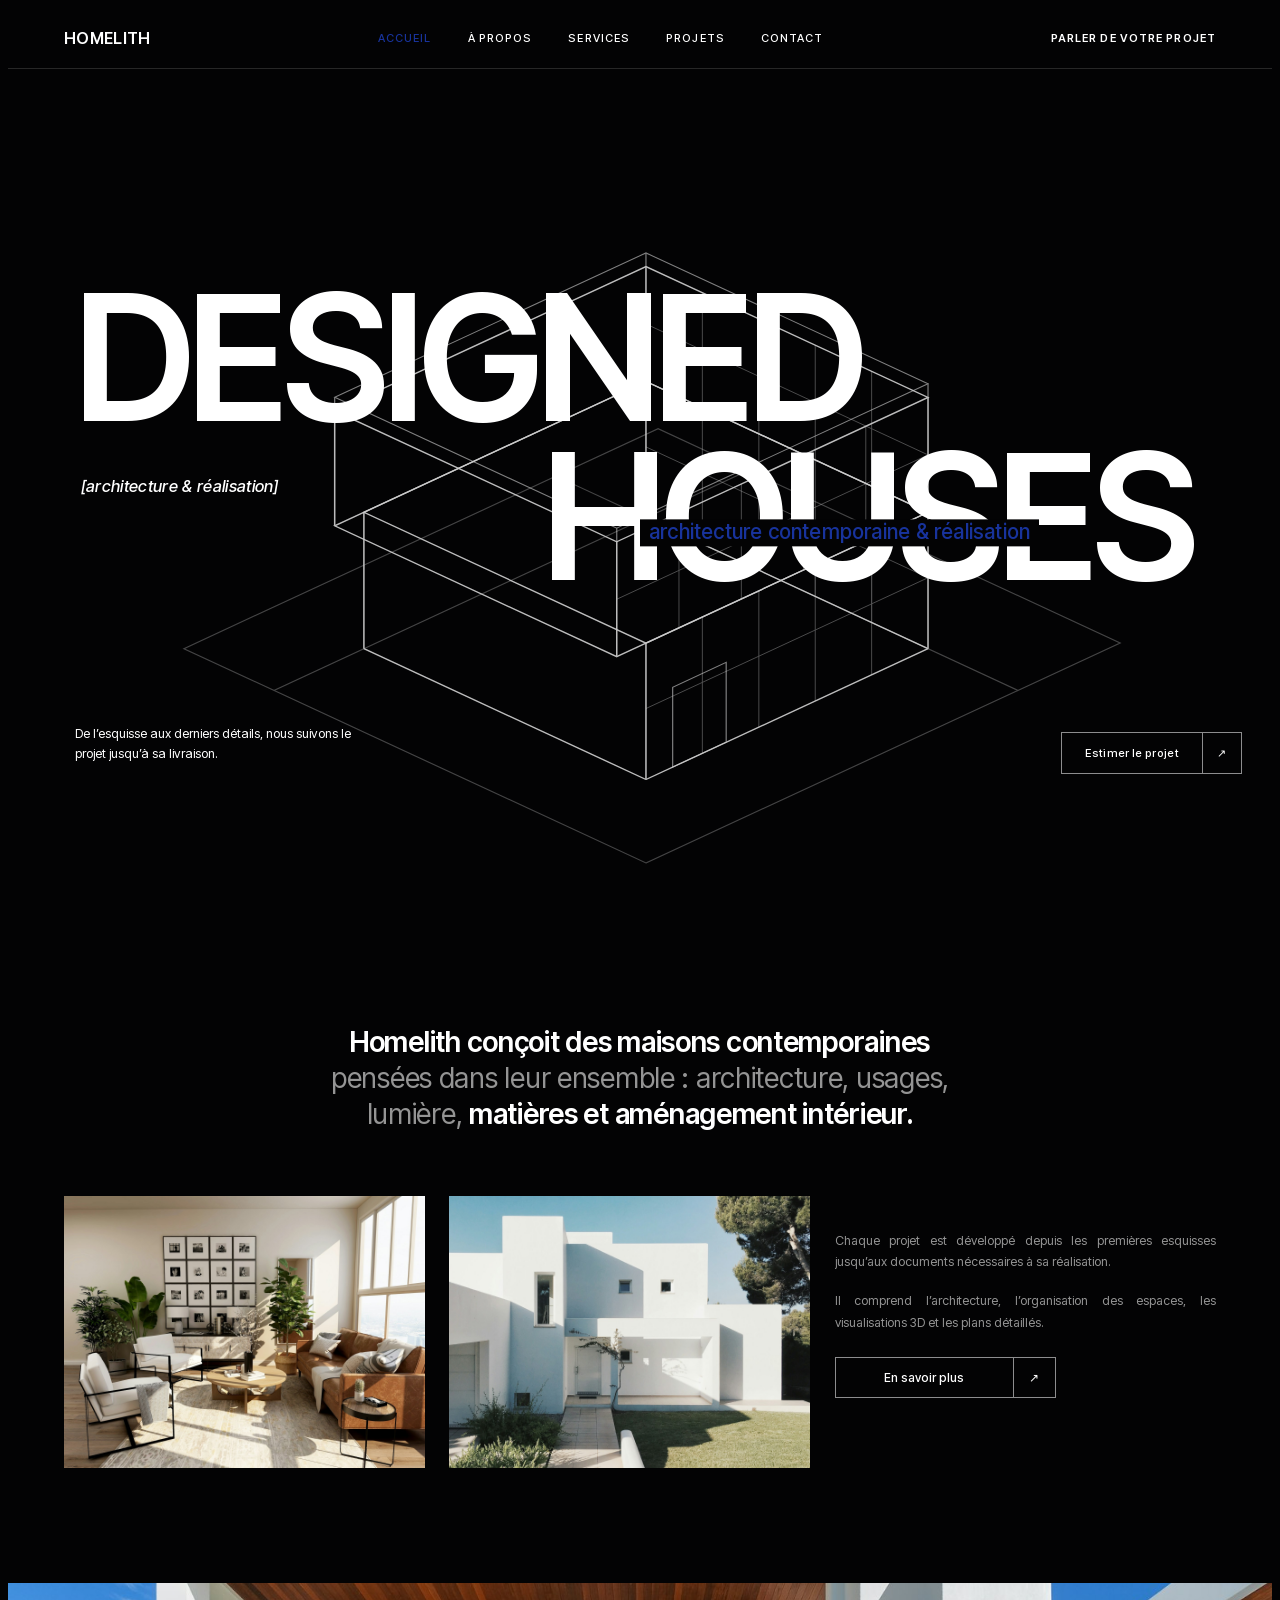
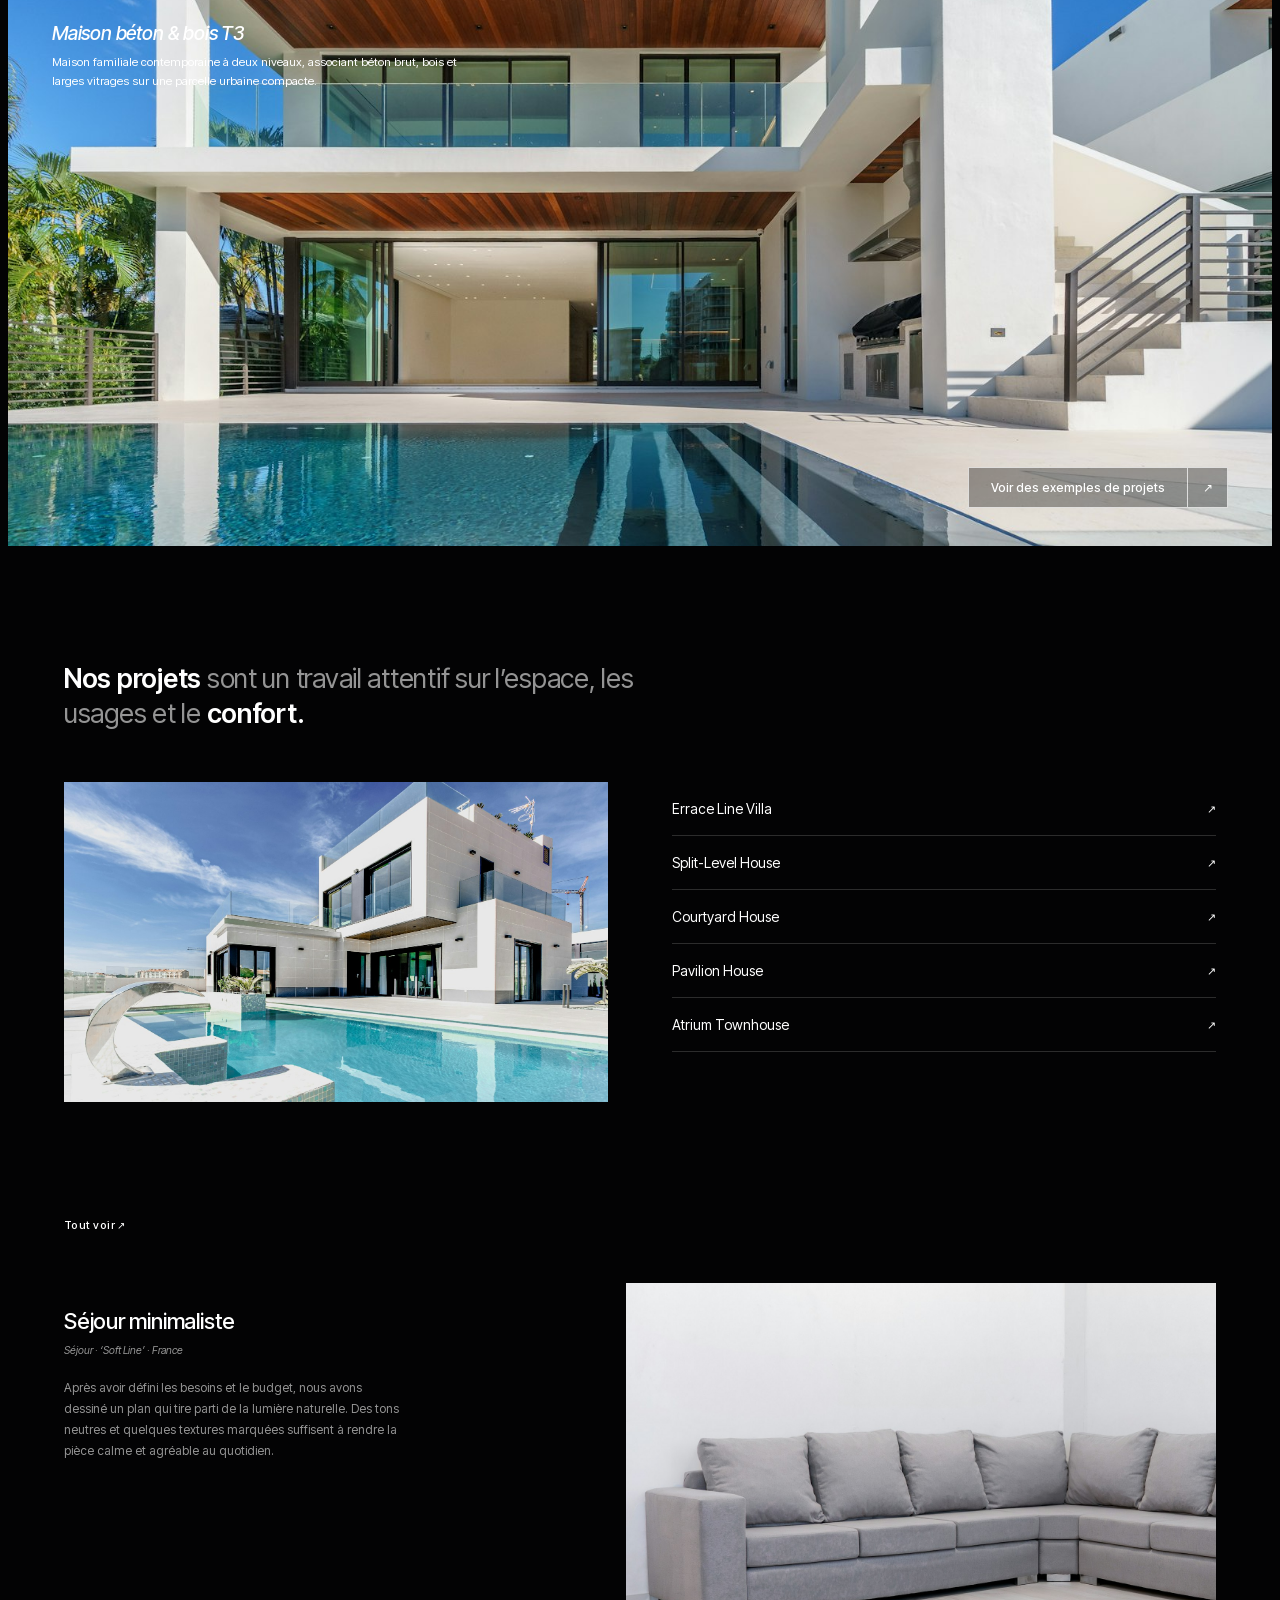
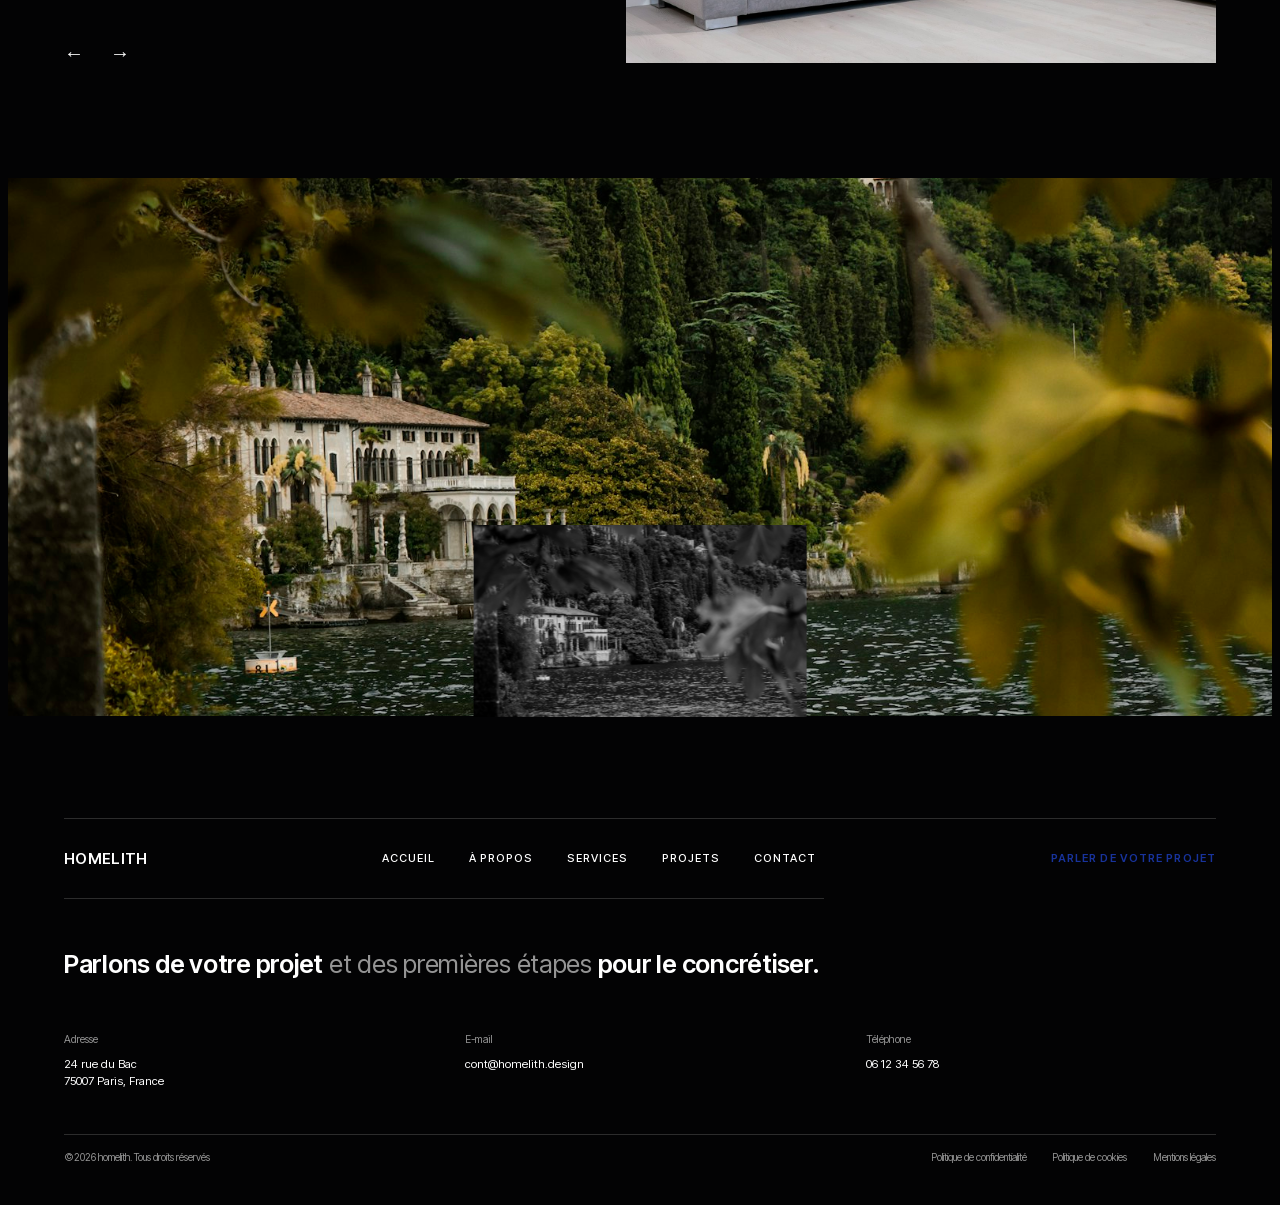
==== index.html @ 672fe9d5 "Site HOMELITH — version finale francisée (studio Paris) Site statique multi-pages (index/about/servi" ====
<!DOCTYPE html>
<html lang="en">
<head>
<meta charset="utf-8">
<meta name="viewport" content="width=device-width, initial-scale=1">
<title>Homelith — Designed Houses</title>
<meta name="description" content="Homelith, studio d’architecture et de design intérieur basé à Paris, dédié à l’habitat contemporain.">
<link rel="icon" href="data:image/svg+xml,%3Csvg xmlns='http://www.w3.org/2000/svg' viewBox='0 0 32 32'%3E%3Crect width='32' height='32' fill='%23030304'/%3E%3Ctext x='16' y='22' font-family='Arial,sans-serif' font-size='18' font-weight='700' fill='%23fff' text-anchor='middle'%3EH%3C/text%3E%3C/svg%3E">
<link rel="preload" href="assets/css/styles.css?v=1d74d351" as="style">
<link rel="stylesheet" href="assets/css/styles.css?v=1d74d351">
</head>
<body data-page="home">
<header class="site-header">
  <div class="wrap bar">
    <a class="brand" href="index.html">HOMELITH</a>
    <nav class="nav">
      <a href="index.html">ACCUEIL</a>
      <a href="about.html">À PROPOS</a>
      <a href="services.html">SERVICES</a>
      <a href="projects.html">PROJETS</a>
      <a href="contact.html">CONTACT</a>
    </nav>
    <a class="header-cta" href="contact.html">PARLER DE VOTRE PROJET</a>
    <button class="burger" aria-label="Menu" onclick="toggleMenu()"><span></span><span></span></button>
  </div>
  <div class="mobile-menu" id="mobileMenu">
    <a href="index.html">ACCUEIL</a>
    <a href="about.html">À PROPOS</a>
    <a href="services.html">SERVICES</a>
    <a href="projects.html">PROJETS</a>
    <a href="contact.html">CONTACT</a>
    <a href="contact.html" style="color:#18339C;font-weight:600">PARLER DE VOTRE PROJET</a>
  </div>
</header>
<main>
<section class="hero" style="position:relative;width:min(1460px,95vw);margin:0 auto;container-type:inline-size;aspect-ratio:1460/1008;min-height:460px"><div class="hero-wire" style="position:absolute;left:50%;top:14%;transform:translateX(-50%) scaleY(.86);width:100%;opacity:.8;pointer-events:none;z-index:0"><svg viewBox="40 60 1020 650" style="display:block;width:100%;height:auto">
<g fill="none" stroke="#FFFFFF" stroke-width="1.1" opacity=".32">
<path d="M555.0,666.4 L952.8,451.9 L565.2,242.9 L167.4,457.4 Z"></path>
<path d="M242.9,498.1 L640.7,283.6"></path>
<path d="M867.1,498.1 L479.5,289.1"></path></g>
<g fill="none" stroke="#FFFFFF" stroke-width="1.3" opacity=".92"><path d="M555.0,585.0 L555.0,452.0"></path><path d="M791.6,457.4 L791.6,324.4"></path><path d="M555.0,329.8 L555.0,196.8"></path><path d="M318.4,457.4 L318.4,324.4"></path><path d="M555.0,452.0 L791.6,324.4 L555.0,196.8 L318.4,324.4 Z"></path><path d="M555.0,585.0 L791.6,457.4"></path><path d="M791.6,457.4 L555.0,329.8"></path><path d="M555.0,585.0 L318.4,457.4"></path></g>
<g fill="none" stroke="#FFFFFF" stroke-width="1.3" opacity=".92"><path d="M530.5,465.2 L530.5,353.1"></path><path d="M791.6,324.4 L791.6,212.3"></path><path d="M555.0,196.8 L555.0,84.7"></path><path d="M293.9,337.6 L293.9,225.5"></path><path d="M530.5,353.1 L791.6,212.3 L555.0,84.7 L293.9,225.5 Z"></path><path d="M530.5,465.2 L791.6,324.4 L555.0,196.8 L293.9,337.6 Z"></path></g>
<g fill="none" stroke="#FFFFFF" stroke-width="1" opacity=".62"><path d="M530.5,339.8 L791.6,199.0 L555.0,71.4 L293.9,212.2 Z"></path><path d="M530.5,353.1 L530.5,339.8"></path><path d="M791.6,212.3 L791.6,199.0"></path><path d="M555.0,84.7 L555.0,71.4"></path><path d="M293.9,225.5 L293.9,212.2"></path></g>
<g fill="none" stroke="#FFFFFF" stroke-width=".8" opacity=".4"><path d="M602.3,559.5 L602.3,426.5"></path><path d="M649.7,534.0 L649.7,401.0"></path><path d="M697.0,508.4 L697.0,375.4"></path><path d="M744.3,482.9 L744.3,349.9"></path><path d="M744.3,431.9 L744.3,298.9"></path><path d="M697.0,406.4 L697.0,273.4"></path><path d="M649.7,380.8 L649.7,247.8"></path><path d="M602.3,355.3 L602.3,222.3"></path><path d="M555.0,515.8 L791.6,388.2"></path><path d="M791.6,388.2 L555.0,260.6"></path></g>
<g fill="none" stroke="#FFFFFF" stroke-width=".8" opacity=".4"><path d="M582.7,437.0 L582.7,324.9"></path><path d="M635.0,408.9 L635.0,296.8"></path><path d="M687.2,380.7 L687.2,268.6"></path><path d="M739.4,352.6 L739.4,240.5"></path><path d="M744.3,298.9 L744.3,186.8"></path><path d="M697.0,273.4 L697.0,161.3"></path><path d="M649.7,247.8 L649.7,135.7"></path><path d="M602.3,222.3 L602.3,110.2"></path><path d="M530.5,409.2 L791.6,268.4"></path><path d="M791.6,268.4 L555.0,140.7"></path></g>
<g fill="none" stroke="#FFFFFF" stroke-width="1" opacity=".62"><path d="M577.4,572.9 L622.3,548.7 L622.3,470.8 L577.4,495.0 Z"></path></g>
</svg></div><div class="hero-designed" style="position:absolute;left:3.5%;top:25%;z-index:2;font-weight:600;font-size:14.4cqw;line-height:.9;letter-spacing:-.035em">DESIGNED</div><div class="hero-tag" style="position:absolute;left:4%;top:48.5%;z-index:2;font-style:italic;font-weight:500;font-size:1.35cqw;letter-spacing:.02em">[architecture &amp; réalisation]</div><div class="hero-houses" style="position:absolute;left:42%;top:44%;z-index:2;font-weight:600;font-size:14.4cqw;line-height:.9;letter-spacing:-.035em">HOUSES<span class="hero-blue" style="position:absolute;left:15%;top:60%;transform:translateY(-50%);color:#18339C;font-size:1.7cqw;font-weight:500;letter-spacing:.01em;line-height:1;background:#030304;padding:.16em .42em;white-space:nowrap;z-index:10">architecture contemporaine &amp; réalisation</span></div><div class="hero-desc" style="position:absolute;left:3.5%;top:78%;z-index:2;font-size:1.05cqw;line-height:1.55;max-width:24%">De l’esquisse aux derniers détails, nous suivons le projet jusqu’à sa livraison.</div><a class="hero-btn" href="contact.html" style="position:absolute;right:0.5%;top:79%;z-index:2;display:inline-flex;cursor:pointer;color:#fff"><span style="border:1px solid rgba(255,255,255,.55);padding:1.05cqw 1.9cqw;font-size:.92cqw;font-weight:500;letter-spacing:.03em">Estimer le projet</span><span style="border:1px solid rgba(255,255,255,.55);border-left:0;width:3.2cqw;display:flex;align-items:center;justify-content:center;font-size:.92cqw">↗</span></a></section>

<section style="width:min(1200px,90vw);margin:0 auto;padding:clamp(50px,9vw,120px) 0 0">

<div style="max-width:640px;margin:0 auto;text-align:center;font-size:clamp(19px,2.2vw,30px);line-height:1.28;letter-spacing:-.01em"><span style="font-weight:600">Homelith conçoit des maisons contemporaines</span> <span style="color:#949494;font-weight:400">pensées dans leur ensemble : architecture, usages, lumière,</span> <span style="font-weight:600">matières et aménagement intérieur.</span></div>
<div style="display:flex;gap:clamp(14px,2vw,24px);align-items:flex-start;margin-top:clamp(34px,5vw,66px);flex-wrap:wrap">
<div style="flex:1 1 240px;min-width:200px;height:clamp(200px,22vw,272px);position:relative;overflow:hidden"><img class="ph" src="assets/images/hm-about-1.jpg" alt="interior — living room" loading="lazy"></div>
<div style="flex:1 1 240px;min-width:200px;height:clamp(200px,22vw,272px);position:relative;overflow:hidden"><img class="ph" src="assets/images/hm-about-2.jpg" alt="white house exterior" loading="lazy"></div>
<div style="flex:1 1 260px;min-width:220px;display:flex;flex-direction:column;gap:18px;padding-top:clamp(0px,3vw,34px)">
<div style="font-size:12.5px;line-height:1.7;color:#949494;text-align:justify">Chaque projet est développé depuis les premières esquisses jusqu’aux documents nécessaires à sa réalisation.</div>
<div style="font-size:12.5px;line-height:1.7;color:#949494;text-align:justify">Il comprend l’architecture, l’organisation des espaces, les visualisations 3D et les plans détaillés.</div>
<div onclick="location.href='about.html'" style="display:inline-flex;cursor:pointer;margin-top:6px">
<div style="border:1px solid rgba(255,255,255,.55);padding:12px 0;width:clamp(140px,14vw,190px);text-align:center;font-size:12px;font-weight:500">En savoir plus</div>
<div style="border:1px solid rgba(255,255,255,.55);border-left:0;width:42px;display:flex;align-items:center;justify-content:center;font-size:12px">↗</div>
</div>
</div>
</div>
</section>

<section style="margin-top:clamp(50px,9vw,120px);position:relative">
<div style="position:relative;width:100%;height:clamp(320px,44vw,600px);overflow:hidden"><img class="ph" src="assets/images/hm-banner.jpg" alt="white villa with infinity pool, blue sky" loading="lazy"></div>
<div style="position:absolute;top:0;left:0;right:0;bottom:0;pointer-events:none;padding:clamp(20px,3vw,40px) min(5vw,44px);display:flex;flex-direction:column;justify-content:space-between">
<div>
<div style="font-style:italic;font-weight:500;font-size:clamp(14px,1.5vw,20px);letter-spacing:-.01em">Maison béton &amp; bois T3</div>
<div style="font-size:11.5px;line-height:1.6;max-width:420px;margin-top:8px">Maison familiale contemporaine à deux niveaux, associant béton brut, bois et larges vitrages sur une parcelle urbaine compacte.</div>
</div>
<div style="display:flex;justify-content:flex-end">
<div onclick="location.href='projects.html'" style="display:inline-flex;cursor:pointer;pointer-events:auto;background:rgba(3,3,4,.35)">
<div style="border:1px solid rgba(255,255,255,.7);padding:12px 22px;font-size:12px;font-weight:500">Voir des exemples de projets</div>
<div style="border:1px solid rgba(255,255,255,.7);border-left:0;width:40px;display:flex;align-items:center;justify-content:center;font-size:12px">↗</div>
</div>
</div>
</div>
</section>

<section style="width:min(1200px,90vw);margin:0 auto;padding:clamp(50px,9vw,120px) 0 0">

<div style="max-width:600px;font-size:clamp(18px,2.1vw,28px);line-height:1.3;letter-spacing:-.01em"><span style="font-weight:600">Nos projets</span> <span style="color:#949494">sont un travail attentif sur l’espace, les usages et le</span> <span style="font-weight:600">confort.</span></div>
<div style="display:flex;gap:clamp(24px,5vw,80px);align-items:flex-start;margin-top:clamp(30px,4vw,54px);flex-wrap:wrap">
<div style="flex:1 1 320px;min-width:260px;height:clamp(220px,26vw,320px);position:relative;overflow:hidden"><img class="ph" src="assets/images/hm-pop.jpg" alt="villa with long pool" loading="lazy"></div>
<div style="flex:1 1 320px;min-width:260px">
<div onclick="location.href='project.html'" style="display:flex;justify-content:space-between;align-items:center;gap:16px;padding:18px 0;border-bottom:1px solid rgba(255,255,255,.16);font-size:14px;cursor:pointer">Errace Line Villa<span style="font-size:11px">↗</span></div>
<div onclick="location.href='project.html'" style="display:flex;justify-content:space-between;align-items:center;gap:16px;padding:18px 0;border-bottom:1px solid rgba(255,255,255,.16);font-size:14px;cursor:pointer">Split-Level House<span style="font-size:11px">↗</span></div>
<div onclick="location.href='project.html'" style="display:flex;justify-content:space-between;align-items:center;gap:16px;padding:18px 0;border-bottom:1px solid rgba(255,255,255,.16);font-size:14px;cursor:pointer">Courtyard House<span style="font-size:11px">↗</span></div>
<div onclick="location.href='project.html'" style="display:flex;justify-content:space-between;align-items:center;gap:16px;padding:18px 0;border-bottom:1px solid rgba(255,255,255,.16);font-size:14px;cursor:pointer">Pavilion House<span style="font-size:11px">↗</span></div>
<div onclick="location.href='project.html'" style="display:flex;justify-content:space-between;align-items:center;gap:16px;padding:18px 0;border-bottom:1px solid rgba(255,255,255,.16);font-size:14px;cursor:pointer">Atrium Townhouse<span style="font-size:11px">↗</span></div>
</div>
</div>
</section>

<section style="width:min(1200px,90vw);margin:0 auto;padding:clamp(50px,9vw,120px) 0 0">
<div style="display:flex;justify-content:space-between;align-items:baseline;gap:20px">

<div onclick="location.href='projects.html'" style="font-size:11px;font-weight:500;letter-spacing:.04em;cursor:pointer">Tout voir <span style="font-size:10px">↗</span></div>
</div>
<div style="display:flex;gap:clamp(24px,4vw,60px);align-items:stretch;margin-top:clamp(30px,4vw,58px);flex-wrap:wrap">
<div style="flex:1 1 300px;min-width:250px;display:flex;flex-direction:column;justify-content:space-between;gap:26px;padding-top:clamp(0px,2vw,26px)">
<div>
<div class="fit-slide is-active" data-slide="0">
<div>
<div style="font-size:clamp(16px,1.7vw,22px);font-weight:500;letter-spacing:-.01em">Séjour minimaliste</div>
<div style="font-size:10.5px;font-style:italic;color:#949494;margin-top:10px">Séjour · ‘Soft Line’ · France</div>
<div style="font-size:12px;line-height:1.75;color:#949494;margin-top:20px;max-width:340px">Après avoir défini les besoins et le budget, nous avons dessiné un plan qui tire parti de la lumière naturelle. Des tons neutres et quelques textures marquées suffisent à rendre la pièce calme et agréable au quotidien.</div>
</div>
</div>
<div class="fit-slide" data-slide="1">
<div>
<div style="font-size:clamp(16px,1.7vw,22px);font-weight:500;letter-spacing:-.01em">Cuisine voûtée</div>
<div style="font-size:10.5px;font-style:italic;color:#949494;margin-top:10px">Cuisine · ‘Norden’ · France</div>
<div style="font-size:12px;line-height:1.75;color:#949494;margin-top:20px;max-width:340px">Le plan ouvre la cuisine sur la cour et regroupe les rangements derrière un seul mur enduit. Trois matériaux seulement, pour une pièce qui reste calme à toute heure.</div>
</div>
</div>
<div class="fit-slide" data-slide="2">
<div>
<div style="font-size:clamp(16px,1.7vw,22px);font-weight:500;letter-spacing:-.01em">Chambre avec coin lecture</div>
<div style="font-size:10.5px;font-style:italic;color:#949494;margin-top:10px">Chambre · ‘Atrium’ · France</div>
<div style="font-size:12px;line-height:1.75;color:#949494;margin-top:20px;max-width:340px">Une niche peu profonde près de la fenêtre accueille une banquette et des étagères. La menuiserie intégrée dégage le sol et laisse la lumière d’hiver atteindre le fond de la pièce.</div>
</div>
</div>
</div>
<div style="display:flex;gap:26px;font-size:20px">
<div onclick="homeCar(-1)" style="cursor:pointer;line-height:1">←</div>
<div onclick="homeCar(1)" style="cursor:pointer;line-height:1">→</div>
</div>
</div>
<div style="flex:1 1 380px;min-width:280px;height:clamp(240px,30vw,380px);position:relative;overflow:hidden"><img class="ph" src="assets/images/hm-interior.jpg" alt="minimalist grey interior with arches" loading="lazy"></div>
</div>
</section>

<section style="margin-top:clamp(50px,9vw,120px);position:relative">
<div style="position:relative;width:100%;height:clamp(300px,42vw,580px);overflow:hidden"><img class="ph" src="assets/images/hm-hill.jpg" alt="white modernist house on a hill" loading="lazy"></div>
<div style="position:absolute;left:50%;transform:translateX(-50%);bottom:-1px;width:clamp(180px,26vw,340px);height:clamp(110px,15vw,200px);overflow:hidden"><img class="ph bw" src="assets/images/hm-hill-bw.jpg" alt="same house, black & white" loading="lazy"></div>
</section>
</main>
<footer style="width:min(1200px,90vw);margin:clamp(50px,8vw,110px) auto 0;padding-bottom:clamp(20px,3vw,34px)">
<div style="border-top:1px solid rgba(255,255,255,.16);padding:clamp(20px,3vw,30px) 0;display:flex;align-items:center;justify-content:space-between;gap:20px;flex-wrap:wrap">
<div onclick="location.href='index.html'" style="font-weight:600;font-size:15px;letter-spacing:.02em;cursor:pointer">HOMELITH</div>
<nav style="display:flex;gap:clamp(16px,2.6vw,36px);font-size:11px;font-weight:500;letter-spacing:.1em;flex-wrap:wrap">
<div onclick="location.href='index.html'" style="cursor:pointer">ACCUEIL</div>
<div onclick="location.href='about.html'" style="cursor:pointer">À PROPOS</div>
<div onclick="location.href='services.html'" style="cursor:pointer">SERVICES</div>
<div onclick="location.href='projects.html'" style="cursor:pointer">PROJETS</div>
<div onclick="location.href='contact.html'" style="cursor:pointer">CONTACT</div>
</nav>
<div onclick="location.href='contact.html'" style="font-size:11px;font-weight:600;letter-spacing:.1em;color:#18339C;cursor:pointer">PARLER DE VOTRE PROJET</div>
</div>
<div style="border-top:1px solid rgba(255,255,255,.16);padding:clamp(26px,4vw,48px) 0 clamp(30px,4vw,54px);font-size:clamp(16px,2vw,26px);line-height:1.35;letter-spacing:-.01em;max-width:760px"><span style="font-weight:600">Parlons de votre projet</span> <span style="color:#949494">et des premières étapes</span> <span style="font-weight:600">pour le concrétiser.</span></div>
<div style="display:flex;gap:clamp(20px,4vw,60px);flex-wrap:wrap;padding-bottom:clamp(26px,4vw,44px)">
<div style="flex:1 1 200px;min-width:170px">
<div style="font-size:10.5px;color:#949494;margin-bottom:10px">Adresse</div>
<div style="font-size:11.5px;line-height:1.5">24 rue du Bac<br>75007 Paris, France</div>
</div>
<div style="flex:1 1 200px;min-width:170px">
<div style="font-size:10.5px;color:#949494;margin-bottom:10px">E-mail</div>
<div style="font-size:11.5px;line-height:1.5">cont@homelith.design</div>
</div>
<div style="flex:1 1 200px;min-width:170px">
<div style="font-size:10.5px;color:#949494;margin-bottom:10px">Téléphone</div>
<div style="font-size:11.5px;line-height:1.5">06 12 34 56 78</div>
</div>
</div>
<div style="border-top:1px solid rgba(255,255,255,.16);padding-top:16px;display:flex;justify-content:space-between;gap:16px;flex-wrap:wrap;font-size:10px;color:#949494">
<div>©2026 homelith. Tous droits réservés</div>
<div style="display:flex;gap:clamp(14px,2vw,26px)">
<div>Politique de confidentialité</div>
<div>Politique de cookies</div>
<div>Mentions légales</div>
</div>
</div>
</footer>
<script src="assets/js/main.js?v=1d74d351" defer></script>
</body>
</html>
---- assets/css/styles.css ----
@font-face {
  font-family: 'Inter Tight';
  font-style: italic;
  font-weight: 400;
  font-display: swap;
  src: url("../fonts/06019c0d-9b26-4d04-b761-f902d1ddaa3a.woff2") format('woff2');
  unicode-range: U+0460-052F, U+1C80-1C8A, U+20B4, U+2DE0-2DFF, U+A640-A69F, U+FE2E-FE2F;
}
/* cyrillic */
@font-face {
  font-family: 'Inter Tight';
  font-style: italic;
  font-weight: 400;
  font-display: swap;
  src: url("../fonts/a4943705-ee1f-40c4-b0c6-a96378a367a2.woff2") format('woff2');
  unicode-range: U+0301, U+0400-045F, U+0490-0491, U+04B0-04B1, U+2116;
}
/* greek-ext */
@font-face {
  font-family: 'Inter Tight';
  font-style: italic;
  font-weight: 400;
  font-display: swap;
  src: url("../fonts/ac2bfabd-6982-4e6d-97a0-be0786db70fe.woff2") format('woff2');
  unicode-range: U+1F00-1FFF;
}
/* greek */
@font-face {
  font-family: 'Inter Tight';
  font-style: italic;
  font-weight: 400;
  font-display: swap;
  src: url("../fonts/ff351326-7f2c-4c89-90bb-53c91300c908.woff2") format('woff2');
  unicode-range: U+0370-0377, U+037A-037F, U+0384-038A, U+038C, U+038E-03A1, U+03A3-03FF;
}
/* vietnamese */
@font-face {
  font-family: 'Inter Tight';
  font-style: italic;
  font-weight: 400;
  font-display: swap;
  src: url("../fonts/71c9f833-1aa9-4c13-8c57-2075fcbbff94.woff2") format('woff2');
  unicode-range: U+0102-0103, U+0110-0111, U+0128-0129, U+0168-0169, U+01A0-01A1, U+01AF-01B0, U+0300-0301, U+0303-0304, U+0308-0309, U+0323, U+0329, U+1EA0-1EF9, U+20AB;
}
/* latin-ext */
@font-face {
  font-family: 'Inter Tight';
  font-style: italic;
  font-weight: 400;
  font-display: swap;
  src: url("../fonts/3a5c5d88-f42d-4cc6-bcf9-59f2c28704bc.woff2") format('woff2');
  unicode-range: U+0100-02BA, U+02BD-02C5, U+02C7-02CC, U+02CE-02D7, U+02DD-02FF, U+0304, U+0308, U+0329, U+1D00-1DBF, U+1E00-1E9F, U+1EF2-1EFF, U+2020, U+20A0-20AB, U+20AD-20C0, U+2113, U+2C60-2C7F, U+A720-A7FF;
}
/* latin */
@font-face {
  font-family: 'Inter Tight';
  font-style: italic;
  font-weight: 400;
  font-display: swap;
  src: url("../fonts/0e027fd2-0095-4105-9342-52ce3b7681ce.woff2") format('woff2');
  unicode-range: U+0000-00FF, U+0131, U+0152-0153, U+02BB-02BC, U+02C6, U+02DA, U+02DC, U+0304, U+0308, U+0329, U+2000-206F, U+20AC, U+2122, U+2191, U+2193, U+2212, U+2215, U+FEFF, U+FFFD;
}
/* cyrillic-ext */
@font-face {
  font-family: 'Inter Tight';
  font-style: italic;
  font-weight: 500;
  font-display: swap;
  src: url("../fonts/06019c0d-9b26-4d04-b761-f902d1ddaa3a.woff2") format('woff2');
  unicode-range: U+0460-052F, U+1C80-1C8A, U+20B4, U+2DE0-2DFF, U+A640-A69F, U+FE2E-FE2F;
}
/* cyrillic */
@font-face {
  font-family: 'Inter Tight';
  font-style: italic;
  font-weight: 500;
  font-display: swap;
  src: url("../fonts/a4943705-ee1f-40c4-b0c6-a96378a367a2.woff2") format('woff2');
  unicode-range: U+0301, U+0400-045F, U+0490-0491, U+04B0-04B1, U+2116;
}
/* greek-ext */
@font-face {
  font-family: 'Inter Tight';
  font-style: italic;
  font-weight: 500;
  font-display: swap;
  src: url("../fonts/ac2bfabd-6982-4e6d-97a0-be0786db70fe.woff2") format('woff2');
  unicode-range: U+1F00-1FFF;
}
/* greek */
@font-face {
  font-family: 'Inter Tight';
  font-style: italic;
  font-weight: 500;
  font-display: swap;
  src: url("../fonts/ff351326-7f2c-4c89-90bb-53c91300c908.woff2") format('woff2');
  unicode-range: U+0370-0377, U+037A-037F, U+0384-038A, U+038C, U+038E-03A1, U+03A3-03FF;
}
/* vietnamese */
@font-face {
  font-family: 'Inter Tight';
  font-style: italic;
  font-weight: 500;
  font-display: swap;
  src: url("../fonts/71c9f833-1aa9-4c13-8c57-2075fcbbff94.woff2") format('woff2');
  unicode-range: U+0102-0103, U+0110-0111, U+0128-0129, U+0168-0169, U+01A0-01A1, U+01AF-01B0, U+0300-0301, U+0303-0304, U+0308-0309, U+0323, U+0329, U+1EA0-1EF9, U+20AB;
}
/* latin-ext */
@font-face {
  font-family: 'Inter Tight';
  font-style: italic;
  font-weight: 500;
  font-display: swap;
  src: url("../fonts/3a5c5d88-f42d-4cc6-bcf9-59f2c28704bc.woff2") format('woff2');
  unicode-range: U+0100-02BA, U+02BD-02C5, U+02C7-02CC, U+02CE-02D7, U+02DD-02FF, U+0304, U+0308, U+0329, U+1D00-1DBF, U+1E00-1E9F, U+1EF2-1EFF, U+2020, U+20A0-20AB, U+20AD-20C0, U+2113, U+2C60-2C7F, U+A720-A7FF;
}
/* latin */
@font-face {
  font-family: 'Inter Tight';
  font-style: italic;
  font-weight: 500;
  font-display: swap;
  src: url("../fonts/0e027fd2-0095-4105-9342-52ce3b7681ce.woff2") format('woff2');
  unicode-range: U+0000-00FF, U+0131, U+0152-0153, U+02BB-02BC, U+02C6, U+02DA, U+02DC, U+0304, U+0308, U+0329, U+2000-206F, U+20AC, U+2122, U+2191, U+2193, U+2212, U+2215, U+FEFF, U+FFFD;
}
/* cyrillic-ext */
@font-face {
  font-family: 'Inter Tight';
  font-style: italic;
  font-weight: 600;
  font-display: swap;
  src: url("../fonts/06019c0d-9b26-4d04-b761-f902d1ddaa3a.woff2") format('woff2');
  unicode-range: U+0460-052F, U+1C80-1C8A, U+20B4, U+2DE0-2DFF, U+A640-A69F, U+FE2E-FE2F;
}
/* cyrillic */
@font-face {
  font-family: 'Inter Tight';
  font-style: italic;
  font-weight: 600;
  font-display: swap;
  src: url("../fonts/a4943705-ee1f-40c4-b0c6-a96378a367a2.woff2") format('woff2');
  unicode-range: U+0301, U+0400-045F, U+0490-0491, U+04B0-04B1, U+2116;
}
/* greek-ext */
@font-face {
  font-family: 'Inter Tight';
  font-style: italic;
  font-weight: 600;
  font-display: swap;
  src: url("../fonts/ac2bfabd-6982-4e6d-97a0-be0786db70fe.woff2") format('woff2');
  unicode-range: U+1F00-1FFF;
}
/* greek */
@font-face {
  font-family: 'Inter Tight';
  font-style: italic;
  font-weight: 600;
  font-display: swap;
  src: url("../fonts/ff351326-7f2c-4c89-90bb-53c91300c908.woff2") format('woff2');
  unicode-range: U+0370-0377, U+037A-037F, U+0384-038A, U+038C, U+038E-03A1, U+03A3-03FF;
}
/* vietnamese */
@font-face {
  font-family: 'Inter Tight';
  font-style: italic;
  font-weight: 600;
  font-display: swap;
  src: url("../fonts/71c9f833-1aa9-4c13-8c57-2075fcbbff94.woff2") format('woff2');
  unicode-range: U+0102-0103, U+0110-0111, U+0128-0129, U+0168-0169, U+01A0-01A1, U+01AF-01B0, U+0300-0301, U+0303-0304, U+0308-0309, U+0323, U+0329, U+1EA0-1EF9, U+20AB;
}
/* latin-ext */
@font-face {
  font-family: 'Inter Tight';
  font-style: italic;
  font-weight: 600;
  font-display: swap;
  src: url("../fonts/3a5c5d88-f42d-4cc6-bcf9-59f2c28704bc.woff2") format('woff2');
  unicode-range: U+0100-02BA, U+02BD-02C5, U+02C7-02CC, U+02CE-02D7, U+02DD-02FF, U+0304, U+0308, U+0329, U+1D00-1DBF, U+1E00-1E9F, U+1EF2-1EFF, U+2020, U+20A0-20AB, U+20AD-20C0, U+2113, U+2C60-2C7F, U+A720-A7FF;
}
/* latin */
@font-face {
  font-family: 'Inter Tight';
  font-style: italic;
  font-weight: 600;
  font-display: swap;
  src: url("../fonts/0e027fd2-0095-4105-9342-52ce3b7681ce.woff2") format('woff2');
  unicode-range: U+0000-00FF, U+0131, U+0152-0153, U+02BB-02BC, U+02C6, U+02DA, U+02DC, U+0304, U+0308, U+0329, U+2000-206F, U+20AC, U+2122, U+2191, U+2193, U+2212, U+2215, U+FEFF, U+FFFD;
}
/* cyrillic-ext */
@font-face {
  font-family: 'Inter Tight';
  font-style: normal;
  font-weight: 400;
  font-display: swap;
  src: url("../fonts/39132c0e-5295-4c6c-848f-da38fcf31092.woff2") format('woff2');
  unicode-range: U+0460-052F, U+1C80-1C8A, U+20B4, U+2DE0-2DFF, U+A640-A69F, U+FE2E-FE2F;
}
/* cyrillic */
@font-face {
  font-family: 'Inter Tight';
  font-style: normal;
  font-weight: 400;
  font-display: swap;
  src: url("../fonts/d21afd00-c2f2-4e1e-a474-f08c0ea5e318.woff2") format('woff2');
  unicode-range: U+0301, U+0400-045F, U+0490-0491, U+04B0-04B1, U+2116;
}
/* greek-ext */
@font-face {
  font-family: 'Inter Tight';
  font-style: normal;
  font-weight: 400;
  font-display: swap;
  src: url("../fonts/26bd7764-7e51-4ee3-a55d-19adad9abb97.woff2") format('woff2');
  unicode-range: U+1F00-1FFF;
}
/* greek */
@font-face {
  font-family: 'Inter Tight';
  font-style: normal;
  font-weight: 400;
  font-display: swap;
  src: url("../fonts/ac9f3a45-fcbf-43a2-b544-7f8603b0f373.woff2") format('woff2');
  unicode-range: U+0370-0377, U+037A-037F, U+0384-038A, U+038C, U+038E-03A1, U+03A3-03FF;
}
/* vietnamese */
@font-face {
  font-family: 'Inter Tight';
  font-style: normal;
  font-weight: 400;
  font-display: swap;
  src: url("../fonts/ed09aa1c-c395-4e20-992c-295ae06f826a.woff2") format('woff2');
  unicode-range: U+0102-0103, U+0110-0111, U+0128-0129, U+0168-0169, U+01A0-01A1, U+01AF-01B0, U+0300-0301, U+0303-0304, U+0308-0309, U+0323, U+0329, U+1EA0-1EF9, U+20AB;
}
/* latin-ext */
@font-face {
  font-family: 'Inter Tight';
  font-style: normal;
  font-weight: 400;
  font-display: swap;
  src: url("../fonts/25fc2420-0193-446c-81ea-c78a8d03ab07.woff2") format('woff2');
  unicode-range: U+0100-02BA, U+02BD-02C5, U+02C7-02CC, U+02CE-02D7, U+02DD-02FF, U+0304, U+0308, U+0329, U+1D00-1DBF, U+1E00-1E9F, U+1EF2-1EFF, U+2020, U+20A0-20AB, U+20AD-20C0, U+2113, U+2C60-2C7F, U+A720-A7FF;
}
/* latin */
@font-face {
  font-family: 'Inter Tight';
  font-style: normal;
  font-weight: 400;
  font-display: swap;
  src: url("../fonts/877bae51-ebec-441b-9bd5-a55c8d783ca2.woff2") format('woff2');
  unicode-range: U+0000-00FF, U+0131, U+0152-0153, U+02BB-02BC, U+02C6, U+02DA, U+02DC, U+0304, U+0308, U+0329, U+2000-206F, U+20AC, U+2122, U+2191, U+2193, U+2212, U+2215, U+FEFF, U+FFFD;
}
/* cyrillic-ext */
@font-face {
  font-family: 'Inter Tight';
  font-style: normal;
  font-weight: 500;
  font-display: swap;
  src: url("../fonts/39132c0e-5295-4c6c-848f-da38fcf31092.woff2") format('woff2');
  unicode-range: U+0460-052F, U+1C80-1C8A, U+20B4, U+2DE0-2DFF, U+A640-A69F, U+FE2E-FE2F;
}
/* cyrillic */
@font-face {
  font-family: 'Inter Tight';
  font-style: normal;
  font-weight: 500;
  font-display: swap;
  src: url("../fonts/d21afd00-c2f2-4e1e-a474-f08c0ea5e318.woff2") format('woff2');
  unicode-range: U+0301, U+0400-045F, U+0490-0491, U+04B0-04B1, U+2116;
}
/* greek-ext */
@font-face {
  font-family: 'Inter Tight';
  font-style: normal;
  font-weight: 500;
  font-display: swap;
  src: url("../fonts/26bd7764-7e51-4ee3-a55d-19adad9abb97.woff2") format('woff2');
  unicode-range: U+1F00-1FFF;
}
/* greek */
@font-face {
  font-family: 'Inter Tight';
  font-style: normal;
  font-weight: 500;
  font-display: swap;
  src: url("../fonts/ac9f3a45-fcbf-43a2-b544-7f8603b0f373.woff2") format('woff2');
  unicode-range: U+0370-0377, U+037A-037F, U+0384-038A, U+038C, U+038E-03A1, U+03A3-03FF;
}
/* vietnamese */
@font-face {
  font-family: 'Inter Tight';
  font-style: normal;
  font-weight: 500;
  font-display: swap;
  src: url("../fonts/ed09aa1c-c395-4e20-992c-295ae06f826a.woff2") format('woff2');
  unicode-range: U+0102-0103, U+0110-0111, U+0128-0129, U+0168-0169, U+01A0-01A1, U+01AF-01B0, U+0300-0301, U+0303-0304, U+0308-0309, U+0323, U+0329, U+1EA0-1EF9, U+20AB;
}
/* latin-ext */
@font-face {
  font-family: 'Inter Tight';
  font-style: normal;
  font-weight: 500;
  font-display: swap;
  src: url("../fonts/25fc2420-0193-446c-81ea-c78a8d03ab07.woff2") format('woff2');
  unicode-range: U+0100-02BA, U+02BD-02C5, U+02C7-02CC, U+02CE-02D7, U+02DD-02FF, U+0304, U+0308, U+0329, U+1D00-1DBF, U+1E00-1E9F, U+1EF2-1EFF, U+2020, U+20A0-20AB, U+20AD-20C0, U+2113, U+2C60-2C7F, U+A720-A7FF;
}
/* latin */
@font-face {
  font-family: 'Inter Tight';
  font-style: normal;
  font-weight: 500;
  font-display: swap;
  src: url("../fonts/877bae51-ebec-441b-9bd5-a55c8d783ca2.woff2") format('woff2');
  unicode-range: U+0000-00FF, U+0131, U+0152-0153, U+02BB-02BC, U+02C6, U+02DA, U+02DC, U+0304, U+0308, U+0329, U+2000-206F, U+20AC, U+2122, U+2191, U+2193, U+2212, U+2215, U+FEFF, U+FFFD;
}
/* cyrillic-ext */
@font-face {
  font-family: 'Inter Tight';
  font-style: normal;
  font-weight: 600;
  font-display: swap;
  src: url("../fonts/39132c0e-5295-4c6c-848f-da38fcf31092.woff2") format('woff2');
  unicode-range: U+0460-052F, U+1C80-1C8A, U+20B4, U+2DE0-2DFF, U+A640-A69F, U+FE2E-FE2F;
}
/* cyrillic */
@font-face {
  font-family: 'Inter Tight';
  font-style: normal;
  font-weight: 600;
  font-display: swap;
  src: url("../fonts/d21afd00-c2f2-4e1e-a474-f08c0ea5e318.woff2") format('woff2');
  unicode-range: U+0301, U+0400-045F, U+0490-0491, U+04B0-04B1, U+2116;
}
/* greek-ext */
@font-face {
  font-family: 'Inter Tight';
  font-style: normal;
  font-weight: 600;
  font-display: swap;
  src: url("../fonts/26bd7764-7e51-4ee3-a55d-19adad9abb97.woff2") format('woff2');
  unicode-range: U+1F00-1FFF;
}
/* greek */
@font-face {
  font-family: 'Inter Tight';
  font-style: normal;
  font-weight: 600;
  font-display: swap;
  src: url("../fonts/ac9f3a45-fcbf-43a2-b544-7f8603b0f373.woff2") format('woff2');
  unicode-range: U+0370-0377, U+037A-037F, U+0384-038A, U+038C, U+038E-03A1, U+03A3-03FF;
}
/* vietnamese */
@font-face {
  font-family: 'Inter Tight';
  font-style: normal;
  font-weight: 600;
  font-display: swap;
  src: url("../fonts/ed09aa1c-c395-4e20-992c-295ae06f826a.woff2") format('woff2');
  unicode-range: U+0102-0103, U+0110-0111, U+0128-0129, U+0168-0169, U+01A0-01A1, U+01AF-01B0, U+0300-0301, U+0303-0304, U+0308-0309, U+0323, U+0329, U+1EA0-1EF9, U+20AB;
}
/* latin-ext */
@font-face {
  font-family: 'Inter Tight';
  font-style: normal;
  font-weight: 600;
  font-display: swap;
  src: url("../fonts/25fc2420-0193-446c-81ea-c78a8d03ab07.woff2") format('woff2');
  unicode-range: U+0100-02BA, U+02BD-02C5, U+02C7-02CC, U+02CE-02D7, U+02DD-02FF, U+0304, U+0308, U+0329, U+1D00-1DBF, U+1E00-1E9F, U+1EF2-1EFF, U+2020, U+20A0-20AB, U+20AD-20C0, U+2113, U+2C60-2C7F, U+A720-A7FF;
}
/* latin */
@font-face {
  font-family: 'Inter Tight';
  font-style: normal;
  font-weight: 600;
  font-display: swap;
  src: url("../fonts/877bae51-ebec-441b-9bd5-a55c8d783ca2.woff2") format('woff2');
  unicode-range: U+0000-00FF, U+0131, U+0152-0153, U+02BB-02BC, U+02C6, U+02DA, U+02DC, U+0304, U+0308, U+0329, U+2000-206F, U+20AC, U+2122, U+2191, U+2193, U+2212, U+2215, U+FEFF, U+FFFD;
}
/* cyrillic-ext */
@font-face {
  font-family: 'Martian Mono';
  font-style: normal;
  font-weight: 500;
  font-stretch: 100%;
  font-display: swap;
  src: url("../fonts/2363962d-90c8-4798-8048-15c203f1397e.woff2") format('woff2');
  unicode-range: U+0460-052F, U+1C80-1C8A, U+20B4, U+2DE0-2DFF, U+A640-A69F, U+FE2E-FE2F;
}
/* cyrillic */
@font-face {
  font-family: 'Martian Mono';
  font-style: normal;
  font-weight: 500;
  font-stretch: 100%;
  font-display: swap;
  src: url("../fonts/b178ef5a-d3d6-4a2c-bbea-4f4cabfd3b41.woff2") format('woff2');
  unicode-range: U+0301, U+0400-045F, U+0490-0491, U+04B0-04B1, U+2116;
}
/* latin-ext */
@font-face {
  font-family: 'Martian Mono';
  font-style: normal;
  font-weight: 500;
  font-stretch: 100%;
  font-display: swap;
  src: url("../fonts/54e547a0-bbf0-4dbe-94f3-e1d323007187.woff2") format('woff2');
  unicode-range: U+0100-02BA, U+02BD-02C5, U+02C7-02CC, U+02CE-02D7, U+02DD-02FF, U+0304, U+0308, U+0329, U+1D00-1DBF, U+1E00-1E9F, U+1EF2-1EFF, U+2020, U+20A0-20AB, U+20AD-20C0, U+2113, U+2C60-2C7F, U+A720-A7FF;
}
/* latin */
@font-face {
  font-family: 'Martian Mono';
  font-style: normal;
  font-weight: 500;
  font-stretch: 100%;
  font-display: swap;
  src: url("../fonts/c0184bfe-83c0-4182-ac22-4d7fd594fdfc.woff2") format('woff2');
  unicode-range: U+0000-00FF, U+0131, U+0152-0153, U+02BB-02BC, U+02C6, U+02DA, U+02DC, U+0304, U+0308, U+0329, U+2000-206F, U+20AC, U+2122, U+2191, U+2193, U+2212, U+2215, U+FEFF, U+FFFD;
}
/* cyrillic-ext */
@font-face {
  font-family: 'Martian Mono';
  font-style: normal;
  font-weight: 600;
  font-stretch: 100%;
  font-display: swap;
  src: url("../fonts/2363962d-90c8-4798-8048-15c203f1397e.woff2") format('woff2');
  unicode-range: U+0460-052F, U+1C80-1C8A, U+20B4, U+2DE0-2DFF, U+A640-A69F, U+FE2E-FE2F;
}
/* cyrillic */
@font-face {
  font-family: 'Martian Mono';
  font-style: normal;
  font-weight: 600;
  font-stretch: 100%;
  font-display: swap;
  src: url("../fonts/b178ef5a-d3d6-4a2c-bbea-4f4cabfd3b41.woff2") format('woff2');
  unicode-range: U+0301, U+0400-045F, U+0490-0491, U+04B0-04B1, U+2116;
}
/* latin-ext */
@font-face {
  font-family: 'Martian Mono';
  font-style: normal;
  font-weight: 600;
  font-stretch: 100%;
  font-display: swap;
  src: url("../fonts/54e547a0-bbf0-4dbe-94f3-e1d323007187.woff2") format('woff2');
  unicode-range: U+0100-02BA, U+02BD-02C5, U+02C7-02CC, U+02CE-02D7, U+02DD-02FF, U+0304, U+0308, U+0329, U+1D00-1DBF, U+1E00-1E9F, U+1EF2-1EFF, U+2020, U+20A0-20AB, U+20AD-20C0, U+2113, U+2C60-2C7F, U+A720-A7FF;
}
/* latin */
@font-face {
  font-family: 'Martian Mono';
  font-style: normal;
  font-weight: 600;
  font-stretch: 100%;
  font-display: swap;
  src: url("../fonts/c0184bfe-83c0-4182-ac22-4d7fd594fdfc.woff2") format('woff2');
  unicode-range: U+0000-00FF, U+0131, U+0152-0153, U+02BB-02BC, U+02C6, U+02DA, U+02DC, U+0304, U+0308, U+0329, U+2000-206F, U+20AC, U+2122, U+2191, U+2193, U+2212, U+2215, U+FEFF, U+FFFD;
}
</style>
<script src="ed41ed3c-b28e-4987-8b25-b31c5e3541ae"></script>
<style>
html,body{margin:0;padding:0;background:#030304}
*{box-sizing:border-box}
a{color:#FFFFFF;text-decoration:none}
a:hover{color:#18339C}
::selection{background:#18339C;color:#FFFFFF}
input{font-family:'Inter Tight',sans-serif;color:#FFFFFF}
input::placeholder{color:#949494}
image-slot{--is-bg:#0a0a0c}

/* ===== HOMELITH — shared layout & components ===== */
:root{
  --black:#030304; --blue:#18339C; --grey:#949494; --white:#FFFFFF;
  --hair:rgba(255,255,255,.14);
}
html{scroll-behavior:smooth}
body{min-height:100vh;background:var(--black);font-family:'Inter Tight',sans-serif;color:var(--white);-webkit-font-smoothing:antialiased}
img{display:block;max-width:100%}

/* image slots -> cover images */
.imgwrap{position:relative;overflow:hidden;background:#0a0a0c}
.imgwrap>img{position:absolute;inset:0;width:100%;height:100%;object-fit:cover;transition:transform .6s cubic-bezier(.2,.6,.2,1)}
.imgwrap.zoom:hover>img{transform:scale(1.04)}

/* photo slots: fill their positioned parent, cover */
.ph{position:absolute;inset:0;width:100%;height:100%;object-fit:cover;background:#0a0a0c;transition:transform .6s cubic-bezier(.2,.6,.2,1)}
/* parents that hold a .ph must clip the zoom */
.ph{will-change:transform}

/* container */
.wrap{width:min(1200px,90vw);margin:0 auto}

/* ===== Header ===== */
.site-header{border-bottom:1px solid var(--hair);position:relative;z-index:40}
.site-header .bar{display:flex;align-items:center;justify-content:space-between;gap:20px;padding:20px 0}
.brand{font-weight:600;font-size:16px;letter-spacing:.02em}
.nav{display:flex;gap:36px;font-size:11px;font-weight:500;letter-spacing:.1em}
.nav a,.header-cta{color:var(--white)}
.nav a:hover,.header-cta:hover{color:var(--blue)}
.header-cta{font-size:11px;font-weight:600;letter-spacing:.1em}
.burger{display:none;width:26px;height:14px;flex-direction:column;justify-content:space-between;cursor:pointer;background:none;border:0;padding:0}
.burger span{height:1px;background:#fff;display:block}
.mobile-menu{display:none;border-top:1px solid var(--hair);padding:18px min(5vw,24px) 26px;flex-direction:column;gap:16px;font-size:12px;font-weight:500;letter-spacing:.1em}
.mobile-menu.open{display:flex}
/* active nav state per page */
body[data-page="home"] .nav a[href="index.html"],
body[data-page="about"] .nav a[href="about.html"],
body[data-page="services"] .nav a[href="services.html"],
body[data-page="projects"] .nav a[href="projects.html"],
body[data-page="contact"] .nav a[href="contact.html"],
body[data-page="home"] .mobile-menu a[href="index.html"],
body[data-page="about"] .mobile-menu a[href="about.html"],
body[data-page="services"] .mobile-menu a[href="services.html"],
body[data-page="projects"] .mobile-menu a[href="projects.html"],
body[data-page="contact"] .mobile-menu a[href="contact.html"]{color:var(--blue)}

/* ===== Footer ===== */
.site-footer{border-top:1px solid var(--hair);margin-top:clamp(80px,10vw,160px)}

/* buttons w/ arrow-box */
.btn-line{display:inline-flex;align-items:stretch;border:1px solid var(--white);font-size:13px;color:#fff}
.btn-line span.lbl{padding:14px 22px}
.btn-line span.arw{display:flex;align-items:center;justify-content:center;width:48px;border-left:1px solid var(--white)}
.btn-line:hover{color:#fff}

@media(max-width:900px){
  .nav,.header-cta{display:none}
  .burger{display:flex}
}

/* ===== Services hover rows ===== */
.svc-row{color:#fff;text-decoration:none;transition:color .2s}
.svc-row .svc-price{opacity:0;color:#18339C;transition:opacity .2s}
.svc-row:hover{color:#18339C;text-decoration:underline;text-underline-offset:4px}
.svc-row:hover .svc-price{opacity:1}

/* ===== Interior fit-out carousel ===== */
.fit-slide{display:none}
.fit-slide.is-active{display:block}

/* ===== Project cards zoom ===== */
[data-zoom]:hover .ph,.pj-card:hover .ph{transform:scale(1.05)}

/* ===== Projects filter menu ===== */
.filter-menu[hidden]{display:none}

/* ===== Budget pills active ===== */
.budget-pill.is-active{color:#18339C!important}


/* Black & white photo slots */
.ph.bw{filter:grayscale(1) contrast(1.02)}

/* ===== Hero Home — canevas ratio fixe (desktop = reproduction maquette) ===== */
.hero{overflow:visible}
/* Mobile : titres empilés à gauche, rien ne déborde */
@media (max-width:760px){
  .hero{aspect-ratio:auto!important;min-height:80vh!important;overflow:hidden}
  .hero-designed{font-size:13.5vw!important;left:4%!important;top:16%!important}
  .hero-houses{font-size:13.5vw!important;left:4%!important;top:33%!important}
  .hero-tag{font-size:3vw!important;left:4%!important;top:29%!important}
  .hero-blue{font-size:2.7vw!important;left:2%!important;top:132%!important;white-space:nowrap!important}
  .hero-desc{font-size:3.1vw!important;max-width:74%!important;left:4%!important;top:60%!important}
  .hero-btn{right:4%!important;top:72%!important}
  .hero-btn span:first-child{padding:2.6vw 3.6vw!important;font-size:2.7vw!important}
  .hero-btn span:last-child{width:9vw!important;font-size:2.7vw!important}
  .hero-wire{width:92%!important;top:4%!important}
}

/* Projects — editorial asymmetric grid: stack on mobile */
@media (max-width:820px){
  .pj-row{flex-direction:column}
  .pj-row .pj-cell{width:100%!important;margin-left:0!important;margin-top:clamp(30px,7vw,50px)}
  .pj-row .pj-cell:first-child{margin-top:0}
}
---- assets/css/styles.css ----
@font-face {
  font-family: 'Inter Tight';
  font-style: italic;
  font-weight: 400;
  font-display: swap;
  src: url("../fonts/06019c0d-9b26-4d04-b761-f902d1ddaa3a.woff2") format('woff2');
  unicode-range: U+0460-052F, U+1C80-1C8A, U+20B4, U+2DE0-2DFF, U+A640-A69F, U+FE2E-FE2F;
}
/* cyrillic */
@font-face {
  font-family: 'Inter Tight';
  font-style: italic;
  font-weight: 400;
  font-display: swap;
  src: url("../fonts/a4943705-ee1f-40c4-b0c6-a96378a367a2.woff2") format('woff2');
  unicode-range: U+0301, U+0400-045F, U+0490-0491, U+04B0-04B1, U+2116;
}
/* greek-ext */
@font-face {
  font-family: 'Inter Tight';
  font-style: italic;
  font-weight: 400;
  font-display: swap;
  src: url("../fonts/ac2bfabd-6982-4e6d-97a0-be0786db70fe.woff2") format('woff2');
  unicode-range: U+1F00-1FFF;
}
/* greek */
@font-face {
  font-family: 'Inter Tight';
  font-style: italic;
  font-weight: 400;
  font-display: swap;
  src: url("../fonts/ff351326-7f2c-4c89-90bb-53c91300c908.woff2") format('woff2');
  unicode-range: U+0370-0377, U+037A-037F, U+0384-038A, U+038C, U+038E-03A1, U+03A3-03FF;
}
/* vietnamese */
@font-face {
  font-family: 'Inter Tight';
  font-style: italic;
  font-weight: 400;
  font-display: swap;
  src: url("../fonts/71c9f833-1aa9-4c13-8c57-2075fcbbff94.woff2") format('woff2');
  unicode-range: U+0102-0103, U+0110-0111, U+0128-0129, U+0168-0169, U+01A0-01A1, U+01AF-01B0, U+0300-0301, U+0303-0304, U+0308-0309, U+0323, U+0329, U+1EA0-1EF9, U+20AB;
}
/* latin-ext */
@font-face {
  font-family: 'Inter Tight';
  font-style: italic;
  font-weight: 400;
  font-display: swap;
  src: url("../fonts/3a5c5d88-f42d-4cc6-bcf9-59f2c28704bc.woff2") format('woff2');
  unicode-range: U+0100-02BA, U+02BD-02C5, U+02C7-02CC, U+02CE-02D7, U+02DD-02FF, U+0304, U+0308, U+0329, U+1D00-1DBF, U+1E00-1E9F, U+1EF2-1EFF, U+2020, U+20A0-20AB, U+20AD-20C0, U+2113, U+2C60-2C7F, U+A720-A7FF;
}
/* latin */
@font-face {
  font-family: 'Inter Tight';
  font-style: italic;
  font-weight: 400;
  font-display: swap;
  src: url("../fonts/0e027fd2-0095-4105-9342-52ce3b7681ce.woff2") format('woff2');
  unicode-range: U+0000-00FF, U+0131, U+0152-0153, U+02BB-02BC, U+02C6, U+02DA, U+02DC, U+0304, U+0308, U+0329, U+2000-206F, U+20AC, U+2122, U+2191, U+2193, U+2212, U+2215, U+FEFF, U+FFFD;
}
/* cyrillic-ext */
@font-face {
  font-family: 'Inter Tight';
  font-style: italic;
  font-weight: 500;
  font-display: swap;
  src: url("../fonts/06019c0d-9b26-4d04-b761-f902d1ddaa3a.woff2") format('woff2');
  unicode-range: U+0460-052F, U+1C80-1C8A, U+20B4, U+2DE0-2DFF, U+A640-A69F, U+FE2E-FE2F;
}
/* cyrillic */
@font-face {
  font-family: 'Inter Tight';
  font-style: italic;
  font-weight: 500;
  font-display: swap;
  src: url("../fonts/a4943705-ee1f-40c4-b0c6-a96378a367a2.woff2") format('woff2');
  unicode-range: U+0301, U+0400-045F, U+0490-0491, U+04B0-04B1, U+2116;
}
/* greek-ext */
@font-face {
  font-family: 'Inter Tight';
  font-style: italic;
  font-weight: 500;
  font-display: swap;
  src: url("../fonts/ac2bfabd-6982-4e6d-97a0-be0786db70fe.woff2") format('woff2');
  unicode-range: U+1F00-1FFF;
}
/* greek */
@font-face {
  font-family: 'Inter Tight';
  font-style: italic;
  font-weight: 500;
  font-display: swap;
  src: url("../fonts/ff351326-7f2c-4c89-90bb-53c91300c908.woff2") format('woff2');
  unicode-range: U+0370-0377, U+037A-037F, U+0384-038A, U+038C, U+038E-03A1, U+03A3-03FF;
}
/* vietnamese */
@font-face {
  font-family: 'Inter Tight';
  font-style: italic;
  font-weight: 500;
  font-display: swap;
  src: url("../fonts/71c9f833-1aa9-4c13-8c57-2075fcbbff94.woff2") format('woff2');
  unicode-range: U+0102-0103, U+0110-0111, U+0128-0129, U+0168-0169, U+01A0-01A1, U+01AF-01B0, U+0300-0301, U+0303-0304, U+0308-0309, U+0323, U+0329, U+1EA0-1EF9, U+20AB;
}
/* latin-ext */
@font-face {
  font-family: 'Inter Tight';
  font-style: italic;
  font-weight: 500;
  font-display: swap;
  src: url("../fonts/3a5c5d88-f42d-4cc6-bcf9-59f2c28704bc.woff2") format('woff2');
  unicode-range: U+0100-02BA, U+02BD-02C5, U+02C7-02CC, U+02CE-02D7, U+02DD-02FF, U+0304, U+0308, U+0329, U+1D00-1DBF, U+1E00-1E9F, U+1EF2-1EFF, U+2020, U+20A0-20AB, U+20AD-20C0, U+2113, U+2C60-2C7F, U+A720-A7FF;
}
/* latin */
@font-face {
  font-family: 'Inter Tight';
  font-style: italic;
  font-weight: 500;
  font-display: swap;
  src: url("../fonts/0e027fd2-0095-4105-9342-52ce3b7681ce.woff2") format('woff2');
  unicode-range: U+0000-00FF, U+0131, U+0152-0153, U+02BB-02BC, U+02C6, U+02DA, U+02DC, U+0304, U+0308, U+0329, U+2000-206F, U+20AC, U+2122, U+2191, U+2193, U+2212, U+2215, U+FEFF, U+FFFD;
}
/* cyrillic-ext */
@font-face {
  font-family: 'Inter Tight';
  font-style: italic;
  font-weight: 600;
  font-display: swap;
  src: url("../fonts/06019c0d-9b26-4d04-b761-f902d1ddaa3a.woff2") format('woff2');
  unicode-range: U+0460-052F, U+1C80-1C8A, U+20B4, U+2DE0-2DFF, U+A640-A69F, U+FE2E-FE2F;
}
/* cyrillic */
@font-face {
  font-family: 'Inter Tight';
  font-style: italic;
  font-weight: 600;
  font-display: swap;
  src: url("../fonts/a4943705-ee1f-40c4-b0c6-a96378a367a2.woff2") format('woff2');
  unicode-range: U+0301, U+0400-045F, U+0490-0491, U+04B0-04B1, U+2116;
}
/* greek-ext */
@font-face {
  font-family: 'Inter Tight';
  font-style: italic;
  font-weight: 600;
  font-display: swap;
  src: url("../fonts/ac2bfabd-6982-4e6d-97a0-be0786db70fe.woff2") format('woff2');
  unicode-range: U+1F00-1FFF;
}
/* greek */
@font-face {
  font-family: 'Inter Tight';
  font-style: italic;
  font-weight: 600;
  font-display: swap;
  src: url("../fonts/ff351326-7f2c-4c89-90bb-53c91300c908.woff2") format('woff2');
  unicode-range: U+0370-0377, U+037A-037F, U+0384-038A, U+038C, U+038E-03A1, U+03A3-03FF;
}
/* vietnamese */
@font-face {
  font-family: 'Inter Tight';
  font-style: italic;
  font-weight: 600;
  font-display: swap;
  src: url("../fonts/71c9f833-1aa9-4c13-8c57-2075fcbbff94.woff2") format('woff2');
  unicode-range: U+0102-0103, U+0110-0111, U+0128-0129, U+0168-0169, U+01A0-01A1, U+01AF-01B0, U+0300-0301, U+0303-0304, U+0308-0309, U+0323, U+0329, U+1EA0-1EF9, U+20AB;
}
/* latin-ext */
@font-face {
  font-family: 'Inter Tight';
  font-style: italic;
  font-weight: 600;
  font-display: swap;
  src: url("../fonts/3a5c5d88-f42d-4cc6-bcf9-59f2c28704bc.woff2") format('woff2');
  unicode-range: U+0100-02BA, U+02BD-02C5, U+02C7-02CC, U+02CE-02D7, U+02DD-02FF, U+0304, U+0308, U+0329, U+1D00-1DBF, U+1E00-1E9F, U+1EF2-1EFF, U+2020, U+20A0-20AB, U+20AD-20C0, U+2113, U+2C60-2C7F, U+A720-A7FF;
}
/* latin */
@font-face {
  font-family: 'Inter Tight';
  font-style: italic;
  font-weight: 600;
  font-display: swap;
  src: url("../fonts/0e027fd2-0095-4105-9342-52ce3b7681ce.woff2") format('woff2');
  unicode-range: U+0000-00FF, U+0131, U+0152-0153, U+02BB-02BC, U+02C6, U+02DA, U+02DC, U+0304, U+0308, U+0329, U+2000-206F, U+20AC, U+2122, U+2191, U+2193, U+2212, U+2215, U+FEFF, U+FFFD;
}
/* cyrillic-ext */
@font-face {
  font-family: 'Inter Tight';
  font-style: normal;
  font-weight: 400;
  font-display: swap;
  src: url("../fonts/39132c0e-5295-4c6c-848f-da38fcf31092.woff2") format('woff2');
  unicode-range: U+0460-052F, U+1C80-1C8A, U+20B4, U+2DE0-2DFF, U+A640-A69F, U+FE2E-FE2F;
}
/* cyrillic */
@font-face {
  font-family: 'Inter Tight';
  font-style: normal;
  font-weight: 400;
  font-display: swap;
  src: url("../fonts/d21afd00-c2f2-4e1e-a474-f08c0ea5e318.woff2") format('woff2');
  unicode-range: U+0301, U+0400-045F, U+0490-0491, U+04B0-04B1, U+2116;
}
/* greek-ext */
@font-face {
  font-family: 'Inter Tight';
  font-style: normal;
  font-weight: 400;
  font-display: swap;
  src: url("../fonts/26bd7764-7e51-4ee3-a55d-19adad9abb97.woff2") format('woff2');
  unicode-range: U+1F00-1FFF;
}
/* greek */
@font-face {
  font-family: 'Inter Tight';
  font-style: normal;
  font-weight: 400;
  font-display: swap;
  src: url("../fonts/ac9f3a45-fcbf-43a2-b544-7f8603b0f373.woff2") format('woff2');
  unicode-range: U+0370-0377, U+037A-037F, U+0384-038A, U+038C, U+038E-03A1, U+03A3-03FF;
}
/* vietnamese */
@font-face {
  font-family: 'Inter Tight';
  font-style: normal;
  font-weight: 400;
  font-display: swap;
  src: url("../fonts/ed09aa1c-c395-4e20-992c-295ae06f826a.woff2") format('woff2');
  unicode-range: U+0102-0103, U+0110-0111, U+0128-0129, U+0168-0169, U+01A0-01A1, U+01AF-01B0, U+0300-0301, U+0303-0304, U+0308-0309, U+0323, U+0329, U+1EA0-1EF9, U+20AB;
}
/* latin-ext */
@font-face {
  font-family: 'Inter Tight';
  font-style: normal;
  font-weight: 400;
  font-display: swap;
  src: url("../fonts/25fc2420-0193-446c-81ea-c78a8d03ab07.woff2") format('woff2');
  unicode-range: U+0100-02BA, U+02BD-02C5, U+02C7-02CC, U+02CE-02D7, U+02DD-02FF, U+0304, U+0308, U+0329, U+1D00-1DBF, U+1E00-1E9F, U+1EF2-1EFF, U+2020, U+20A0-20AB, U+20AD-20C0, U+2113, U+2C60-2C7F, U+A720-A7FF;
}
/* latin */
@font-face {
  font-family: 'Inter Tight';
  font-style: normal;
  font-weight: 400;
  font-display: swap;
  src: url("../fonts/877bae51-ebec-441b-9bd5-a55c8d783ca2.woff2") format('woff2');
  unicode-range: U+0000-00FF, U+0131, U+0152-0153, U+02BB-02BC, U+02C6, U+02DA, U+02DC, U+0304, U+0308, U+0329, U+2000-206F, U+20AC, U+2122, U+2191, U+2193, U+2212, U+2215, U+FEFF, U+FFFD;
}
/* cyrillic-ext */
@font-face {
  font-family: 'Inter Tight';
  font-style: normal;
  font-weight: 500;
  font-display: swap;
  src: url("../fonts/39132c0e-5295-4c6c-848f-da38fcf31092.woff2") format('woff2');
  unicode-range: U+0460-052F, U+1C80-1C8A, U+20B4, U+2DE0-2DFF, U+A640-A69F, U+FE2E-FE2F;
}
/* cyrillic */
@font-face {
  font-family: 'Inter Tight';
  font-style: normal;
  font-weight: 500;
  font-display: swap;
  src: url("../fonts/d21afd00-c2f2-4e1e-a474-f08c0ea5e318.woff2") format('woff2');
  unicode-range: U+0301, U+0400-045F, U+0490-0491, U+04B0-04B1, U+2116;
}
/* greek-ext */
@font-face {
  font-family: 'Inter Tight';
  font-style: normal;
  font-weight: 500;
  font-display: swap;
  src: url("../fonts/26bd7764-7e51-4ee3-a55d-19adad9abb97.woff2") format('woff2');
  unicode-range: U+1F00-1FFF;
}
/* greek */
@font-face {
  font-family: 'Inter Tight';
  font-style: normal;
  font-weight: 500;
  font-display: swap;
  src: url("../fonts/ac9f3a45-fcbf-43a2-b544-7f8603b0f373.woff2") format('woff2');
  unicode-range: U+0370-0377, U+037A-037F, U+0384-038A, U+038C, U+038E-03A1, U+03A3-03FF;
}
/* vietnamese */
@font-face {
  font-family: 'Inter Tight';
  font-style: normal;
  font-weight: 500;
  font-display: swap;
  src: url("../fonts/ed09aa1c-c395-4e20-992c-295ae06f826a.woff2") format('woff2');
  unicode-range: U+0102-0103, U+0110-0111, U+0128-0129, U+0168-0169, U+01A0-01A1, U+01AF-01B0, U+0300-0301, U+0303-0304, U+0308-0309, U+0323, U+0329, U+1EA0-1EF9, U+20AB;
}
/* latin-ext */
@font-face {
  font-family: 'Inter Tight';
  font-style: normal;
  font-weight: 500;
  font-display: swap;
  src: url("../fonts/25fc2420-0193-446c-81ea-c78a8d03ab07.woff2") format('woff2');
  unicode-range: U+0100-02BA, U+02BD-02C5, U+02C7-02CC, U+02CE-02D7, U+02DD-02FF, U+0304, U+0308, U+0329, U+1D00-1DBF, U+1E00-1E9F, U+1EF2-1EFF, U+2020, U+20A0-20AB, U+20AD-20C0, U+2113, U+2C60-2C7F, U+A720-A7FF;
}
/* latin */
@font-face {
  font-family: 'Inter Tight';
  font-style: normal;
  font-weight: 500;
  font-display: swap;
  src: url("../fonts/877bae51-ebec-441b-9bd5-a55c8d783ca2.woff2") format('woff2');
  unicode-range: U+0000-00FF, U+0131, U+0152-0153, U+02BB-02BC, U+02C6, U+02DA, U+02DC, U+0304, U+0308, U+0329, U+2000-206F, U+20AC, U+2122, U+2191, U+2193, U+2212, U+2215, U+FEFF, U+FFFD;
}
/* cyrillic-ext */
@font-face {
  font-family: 'Inter Tight';
  font-style: normal;
  font-weight: 600;
  font-display: swap;
  src: url("../fonts/39132c0e-5295-4c6c-848f-da38fcf31092.woff2") format('woff2');
  unicode-range: U+0460-052F, U+1C80-1C8A, U+20B4, U+2DE0-2DFF, U+A640-A69F, U+FE2E-FE2F;
}
/* cyrillic */
@font-face {
  font-family: 'Inter Tight';
  font-style: normal;
  font-weight: 600;
  font-display: swap;
  src: url("../fonts/d21afd00-c2f2-4e1e-a474-f08c0ea5e318.woff2") format('woff2');
  unicode-range: U+0301, U+0400-045F, U+0490-0491, U+04B0-04B1, U+2116;
}
/* greek-ext */
@font-face {
  font-family: 'Inter Tight';
  font-style: normal;
  font-weight: 600;
  font-display: swap;
  src: url("../fonts/26bd7764-7e51-4ee3-a55d-19adad9abb97.woff2") format('woff2');
  unicode-range: U+1F00-1FFF;
}
/* greek */
@font-face {
  font-family: 'Inter Tight';
  font-style: normal;
  font-weight: 600;
  font-display: swap;
  src: url("../fonts/ac9f3a45-fcbf-43a2-b544-7f8603b0f373.woff2") format('woff2');
  unicode-range: U+0370-0377, U+037A-037F, U+0384-038A, U+038C, U+038E-03A1, U+03A3-03FF;
}
/* vietnamese */
@font-face {
  font-family: 'Inter Tight';
  font-style: normal;
  font-weight: 600;
  font-display: swap;
  src: url("../fonts/ed09aa1c-c395-4e20-992c-295ae06f826a.woff2") format('woff2');
  unicode-range: U+0102-0103, U+0110-0111, U+0128-0129, U+0168-0169, U+01A0-01A1, U+01AF-01B0, U+0300-0301, U+0303-0304, U+0308-0309, U+0323, U+0329, U+1EA0-1EF9, U+20AB;
}
/* latin-ext */
@font-face {
  font-family: 'Inter Tight';
  font-style: normal;
  font-weight: 600;
  font-display: swap;
  src: url("../fonts/25fc2420-0193-446c-81ea-c78a8d03ab07.woff2") format('woff2');
  unicode-range: U+0100-02BA, U+02BD-02C5, U+02C7-02CC, U+02CE-02D7, U+02DD-02FF, U+0304, U+0308, U+0329, U+1D00-1DBF, U+1E00-1E9F, U+1EF2-1EFF, U+2020, U+20A0-20AB, U+20AD-20C0, U+2113, U+2C60-2C7F, U+A720-A7FF;
}
/* latin */
@font-face {
  font-family: 'Inter Tight';
  font-style: normal;
  font-weight: 600;
  font-display: swap;
  src: url("../fonts/877bae51-ebec-441b-9bd5-a55c8d783ca2.woff2") format('woff2');
  unicode-range: U+0000-00FF, U+0131, U+0152-0153, U+02BB-02BC, U+02C6, U+02DA, U+02DC, U+0304, U+0308, U+0329, U+2000-206F, U+20AC, U+2122, U+2191, U+2193, U+2212, U+2215, U+FEFF, U+FFFD;
}
/* cyrillic-ext */
@font-face {
  font-family: 'Martian Mono';
  font-style: normal;
  font-weight: 500;
  font-stretch: 100%;
  font-display: swap;
  src: url("../fonts/2363962d-90c8-4798-8048-15c203f1397e.woff2") format('woff2');
  unicode-range: U+0460-052F, U+1C80-1C8A, U+20B4, U+2DE0-2DFF, U+A640-A69F, U+FE2E-FE2F;
}
/* cyrillic */
@font-face {
  font-family: 'Martian Mono';
  font-style: normal;
  font-weight: 500;
  font-stretch: 100%;
  font-display: swap;
  src: url("../fonts/b178ef5a-d3d6-4a2c-bbea-4f4cabfd3b41.woff2") format('woff2');
  unicode-range: U+0301, U+0400-045F, U+0490-0491, U+04B0-04B1, U+2116;
}
/* latin-ext */
@font-face {
  font-family: 'Martian Mono';
  font-style: normal;
  font-weight: 500;
  font-stretch: 100%;
  font-display: swap;
  src: url("../fonts/54e547a0-bbf0-4dbe-94f3-e1d323007187.woff2") format('woff2');
  unicode-range: U+0100-02BA, U+02BD-02C5, U+02C7-02CC, U+02CE-02D7, U+02DD-02FF, U+0304, U+0308, U+0329, U+1D00-1DBF, U+1E00-1E9F, U+1EF2-1EFF, U+2020, U+20A0-20AB, U+20AD-20C0, U+2113, U+2C60-2C7F, U+A720-A7FF;
}
/* latin */
@font-face {
  font-family: 'Martian Mono';
  font-style: normal;
  font-weight: 500;
  font-stretch: 100%;
  font-display: swap;
  src: url("../fonts/c0184bfe-83c0-4182-ac22-4d7fd594fdfc.woff2") format('woff2');
  unicode-range: U+0000-00FF, U+0131, U+0152-0153, U+02BB-02BC, U+02C6, U+02DA, U+02DC, U+0304, U+0308, U+0329, U+2000-206F, U+20AC, U+2122, U+2191, U+2193, U+2212, U+2215, U+FEFF, U+FFFD;
}
/* cyrillic-ext */
@font-face {
  font-family: 'Martian Mono';
  font-style: normal;
  font-weight: 600;
  font-stretch: 100%;
  font-display: swap;
  src: url("../fonts/2363962d-90c8-4798-8048-15c203f1397e.woff2") format('woff2');
  unicode-range: U+0460-052F, U+1C80-1C8A, U+20B4, U+2DE0-2DFF, U+A640-A69F, U+FE2E-FE2F;
}
/* cyrillic */
@font-face {
  font-family: 'Martian Mono';
  font-style: normal;
  font-weight: 600;
  font-stretch: 100%;
  font-display: swap;
  src: url("../fonts/b178ef5a-d3d6-4a2c-bbea-4f4cabfd3b41.woff2") format('woff2');
  unicode-range: U+0301, U+0400-045F, U+0490-0491, U+04B0-04B1, U+2116;
}
/* latin-ext */
@font-face {
  font-family: 'Martian Mono';
  font-style: normal;
  font-weight: 600;
  font-stretch: 100%;
  font-display: swap;
  src: url("../fonts/54e547a0-bbf0-4dbe-94f3-e1d323007187.woff2") format('woff2');
  unicode-range: U+0100-02BA, U+02BD-02C5, U+02C7-02CC, U+02CE-02D7, U+02DD-02FF, U+0304, U+0308, U+0329, U+1D00-1DBF, U+1E00-1E9F, U+1EF2-1EFF, U+2020, U+20A0-20AB, U+20AD-20C0, U+2113, U+2C60-2C7F, U+A720-A7FF;
}
/* latin */
@font-face {
  font-family: 'Martian Mono';
  font-style: normal;
  font-weight: 600;
  font-stretch: 100%;
  font-display: swap;
  src: url("../fonts/c0184bfe-83c0-4182-ac22-4d7fd594fdfc.woff2") format('woff2');
  unicode-range: U+0000-00FF, U+0131, U+0152-0153, U+02BB-02BC, U+02C6, U+02DA, U+02DC, U+0304, U+0308, U+0329, U+2000-206F, U+20AC, U+2122, U+2191, U+2193, U+2212, U+2215, U+FEFF, U+FFFD;
}
</style>
<script src="ed41ed3c-b28e-4987-8b25-b31c5e3541ae"></script>
<style>
html,body{margin:0;padding:0;background:#030304}
*{box-sizing:border-box}
a{color:#FFFFFF;text-decoration:none}
a:hover{color:#18339C}
::selection{background:#18339C;color:#FFFFFF}
input{font-family:'Inter Tight',sans-serif;color:#FFFFFF}
input::placeholder{color:#949494}
image-slot{--is-bg:#0a0a0c}

/* ===== HOMELITH — shared layout & components ===== */
:root{
  --black:#030304; --blue:#18339C; --grey:#949494; --white:#FFFFFF;
  --hair:rgba(255,255,255,.14);
}
html{scroll-behavior:smooth}
body{min-height:100vh;background:var(--black);font-family:'Inter Tight',sans-serif;color:var(--white);-webkit-font-smoothing:antialiased}
img{display:block;max-width:100%}

/* image slots -> cover images */
.imgwrap{position:relative;overflow:hidden;background:#0a0a0c}
.imgwrap>img{position:absolute;inset:0;width:100%;height:100%;object-fit:cover;transition:transform .6s cubic-bezier(.2,.6,.2,1)}
.imgwrap.zoom:hover>img{transform:scale(1.04)}

/* photo slots: fill their positioned parent, cover */
.ph{position:absolute;inset:0;width:100%;height:100%;object-fit:cover;background:#0a0a0c;transition:transform .6s cubic-bezier(.2,.6,.2,1)}
/* parents that hold a .ph must clip the zoom */
.ph{will-change:transform}

/* container */
.wrap{width:min(1200px,90vw);margin:0 auto}

/* ===== Header ===== */
.site-header{border-bottom:1px solid var(--hair);position:relative;z-index:40}
.site-header .bar{display:flex;align-items:center;justify-content:space-between;gap:20px;padding:20px 0}
.brand{font-weight:600;font-size:16px;letter-spacing:.02em}
.nav{display:flex;gap:36px;font-size:11px;font-weight:500;letter-spacing:.1em}
.nav a,.header-cta{color:var(--white)}
.nav a:hover,.header-cta:hover{color:var(--blue)}
.header-cta{font-size:11px;font-weight:600;letter-spacing:.1em}
.burger{display:none;width:26px;height:14px;flex-direction:column;justify-content:space-between;cursor:pointer;background:none;border:0;padding:0}
.burger span{height:1px;background:#fff;display:block}
.mobile-menu{display:none;border-top:1px solid var(--hair);padding:18px min(5vw,24px) 26px;flex-direction:column;gap:16px;font-size:12px;font-weight:500;letter-spacing:.1em}
.mobile-menu.open{display:flex}
/* active nav state per page */
body[data-page="home"] .nav a[href="index.html"],
body[data-page="about"] .nav a[href="about.html"],
body[data-page="services"] .nav a[href="services.html"],
body[data-page="projects"] .nav a[href="projects.html"],
body[data-page="contact"] .nav a[href="contact.html"],
body[data-page="home"] .mobile-menu a[href="index.html"],
body[data-page="about"] .mobile-menu a[href="about.html"],
body[data-page="services"] .mobile-menu a[href="services.html"],
body[data-page="projects"] .mobile-menu a[href="projects.html"],
body[data-page="contact"] .mobile-menu a[href="contact.html"]{color:var(--blue)}

/* ===== Footer ===== */
.site-footer{border-top:1px solid var(--hair);margin-top:clamp(80px,10vw,160px)}

/* buttons w/ arrow-box */
.btn-line{display:inline-flex;align-items:stretch;border:1px solid var(--white);font-size:13px;color:#fff}
.btn-line span.lbl{padding:14px 22px}
.btn-line span.arw{display:flex;align-items:center;justify-content:center;width:48px;border-left:1px solid var(--white)}
.btn-line:hover{color:#fff}

@media(max-width:900px){
  .nav,.header-cta{display:none}
  .burger{display:flex}
}

/* ===== Services hover rows ===== */
.svc-row{color:#fff;text-decoration:none;transition:color .2s}
.svc-row .svc-price{opacity:0;color:#18339C;transition:opacity .2s}
.svc-row:hover{color:#18339C;text-decoration:underline;text-underline-offset:4px}
.svc-row:hover .svc-price{opacity:1}

/* ===== Interior fit-out carousel ===== */
.fit-slide{display:none}
.fit-slide.is-active{display:block}

/* ===== Project cards zoom ===== */
[data-zoom]:hover .ph,.pj-card:hover .ph{transform:scale(1.05)}

/* ===== Projects filter menu ===== */
.filter-menu[hidden]{display:none}

/* ===== Budget pills active ===== */
.budget-pill.is-active{color:#18339C!important}


/* Black & white photo slots */
.ph.bw{filter:grayscale(1) contrast(1.02)}

/* ===== Hero Home — canevas ratio fixe (desktop = reproduction maquette) ===== */
.hero{overflow:visible}
/* Mobile : titres empilés à gauche, rien ne déborde */
@media (max-width:760px){
  .hero{aspect-ratio:auto!important;min-height:80vh!important;overflow:hidden}
  .hero-designed{font-size:13.5vw!important;left:4%!important;top:16%!important}
  .hero-houses{font-size:13.5vw!important;left:4%!important;top:33%!important}
  .hero-tag{font-size:3vw!important;left:4%!important;top:29%!important}
  .hero-blue{font-size:2.7vw!important;left:2%!important;top:132%!important;white-space:nowrap!important}
  .hero-desc{font-size:3.1vw!important;max-width:74%!important;left:4%!important;top:60%!important}
  .hero-btn{right:4%!important;top:72%!important}
  .hero-btn span:first-child{padding:2.6vw 3.6vw!important;font-size:2.7vw!important}
  .hero-btn span:last-child{width:9vw!important;font-size:2.7vw!important}
  .hero-wire{width:92%!important;top:4%!important}
}

/* Projects — editorial asymmetric grid: stack on mobile */
@media (max-width:820px){
  .pj-row{flex-direction:column}
  .pj-row .pj-cell{width:100%!important;margin-left:0!important;margin-top:clamp(30px,7vw,50px)}
  .pj-row .pj-cell:first-child{margin-top:0}
}
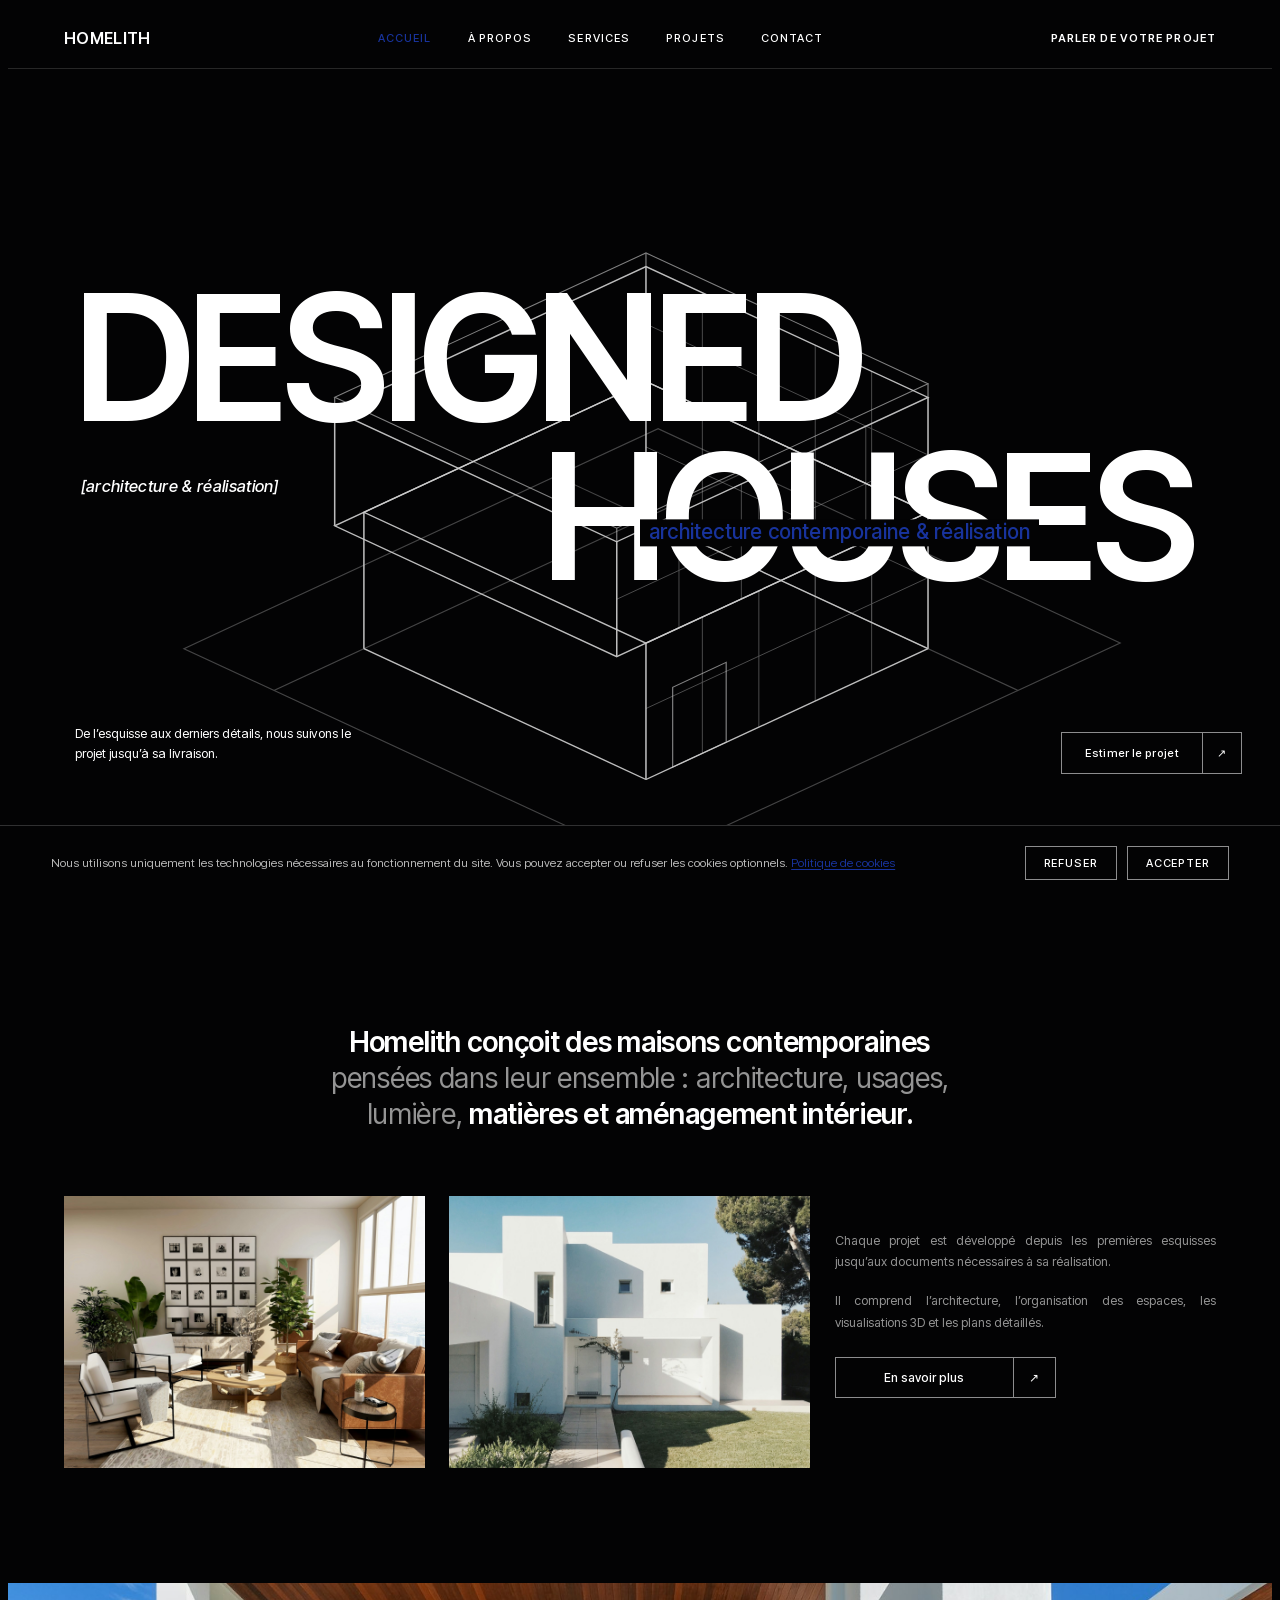
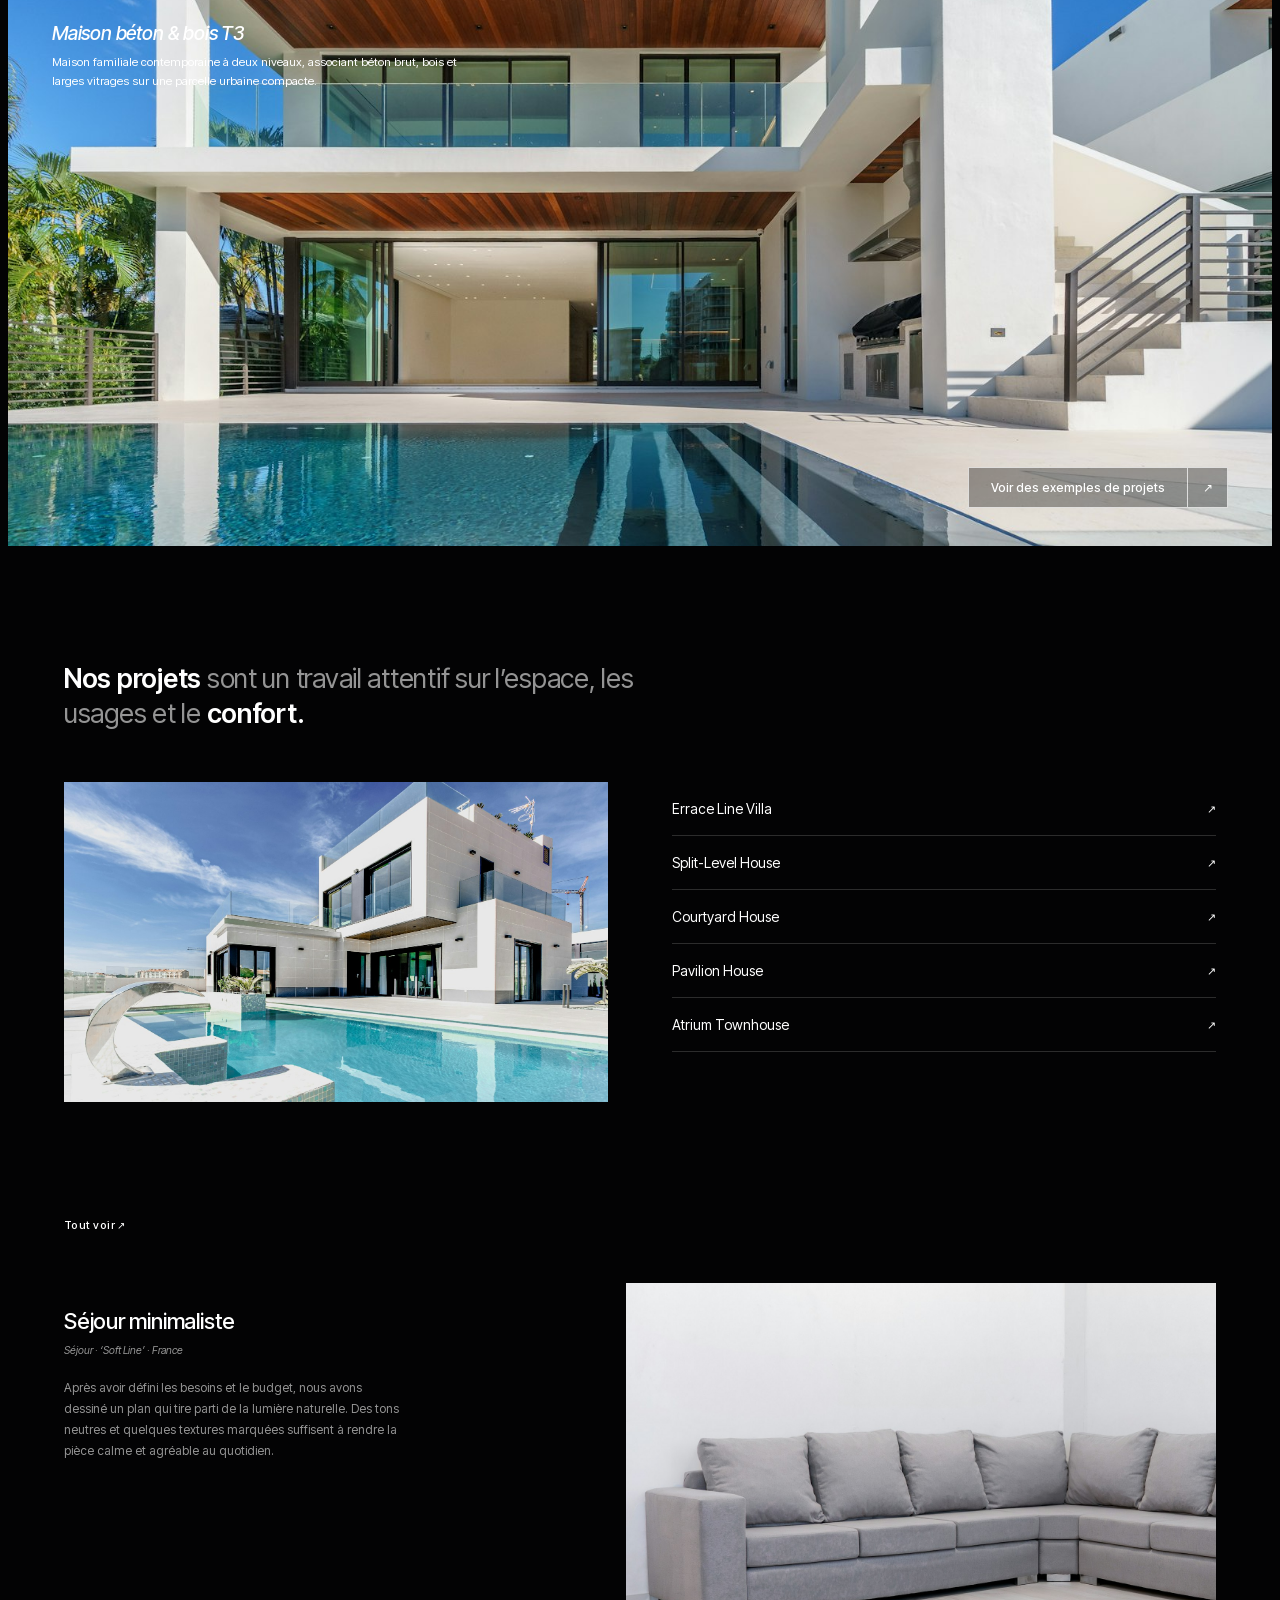
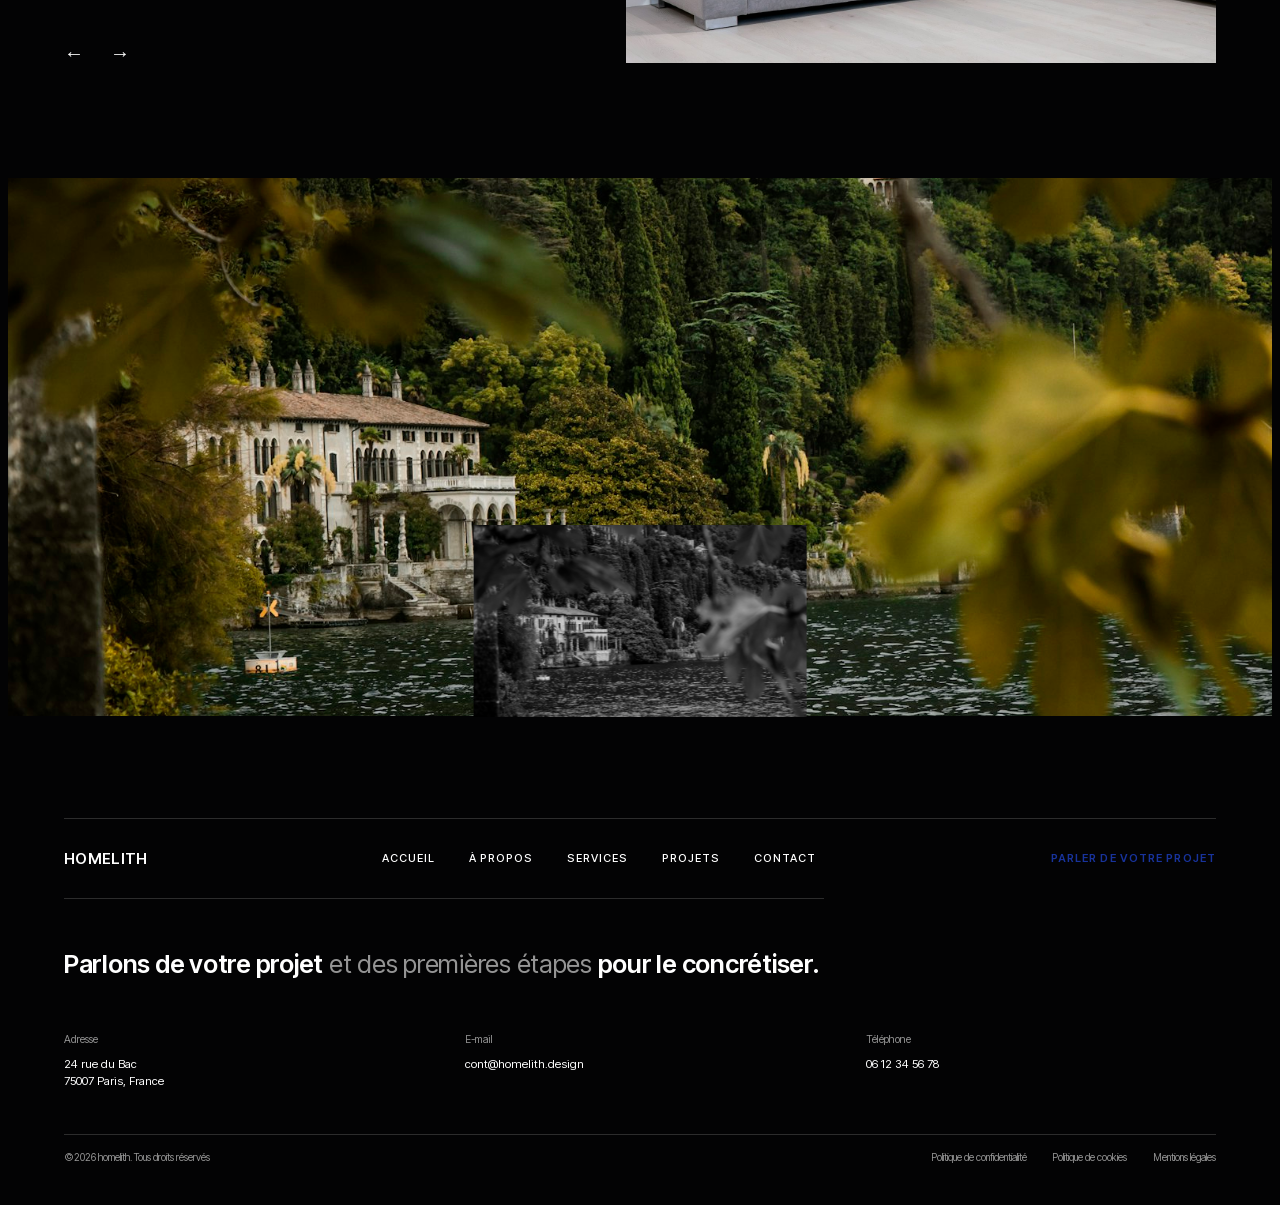
==== commit c9cb9b30: "Ajout des pages légales et gestion des cookies" ====
--- a/index.html
+++ b/index.html
@@ -168,12 +168,12 @@
 <div style="border-top:1px solid rgba(255,255,255,.16);padding-top:16px;display:flex;justify-content:space-between;gap:16px;flex-wrap:wrap;font-size:10px;color:#949494">
 <div>©2026 homelith. Tous droits réservés</div>
 <div style="display:flex;gap:clamp(14px,2vw,26px)">
-<div>Politique de confidentialité</div>
-<div>Politique de cookies</div>
-<div>Mentions légales</div>
+<div onclick="location.href='politique-confidentialite.html'" style="cursor:pointer">Politique de confidentialité</div>
+<div onclick="location.href='politique-cookies.html'" style="cursor:pointer">Politique de cookies</div>
+<div onclick="location.href='mentions-legales.html'" style="cursor:pointer">Mentions légales</div>
 </div>
 </div>
 </footer>
-<script src="assets/js/main.js?v=1d74d351" defer></script>
+<script src="assets/js/main.js?v=1d74d351-ck" defer></script>
 </body>
 </html>
